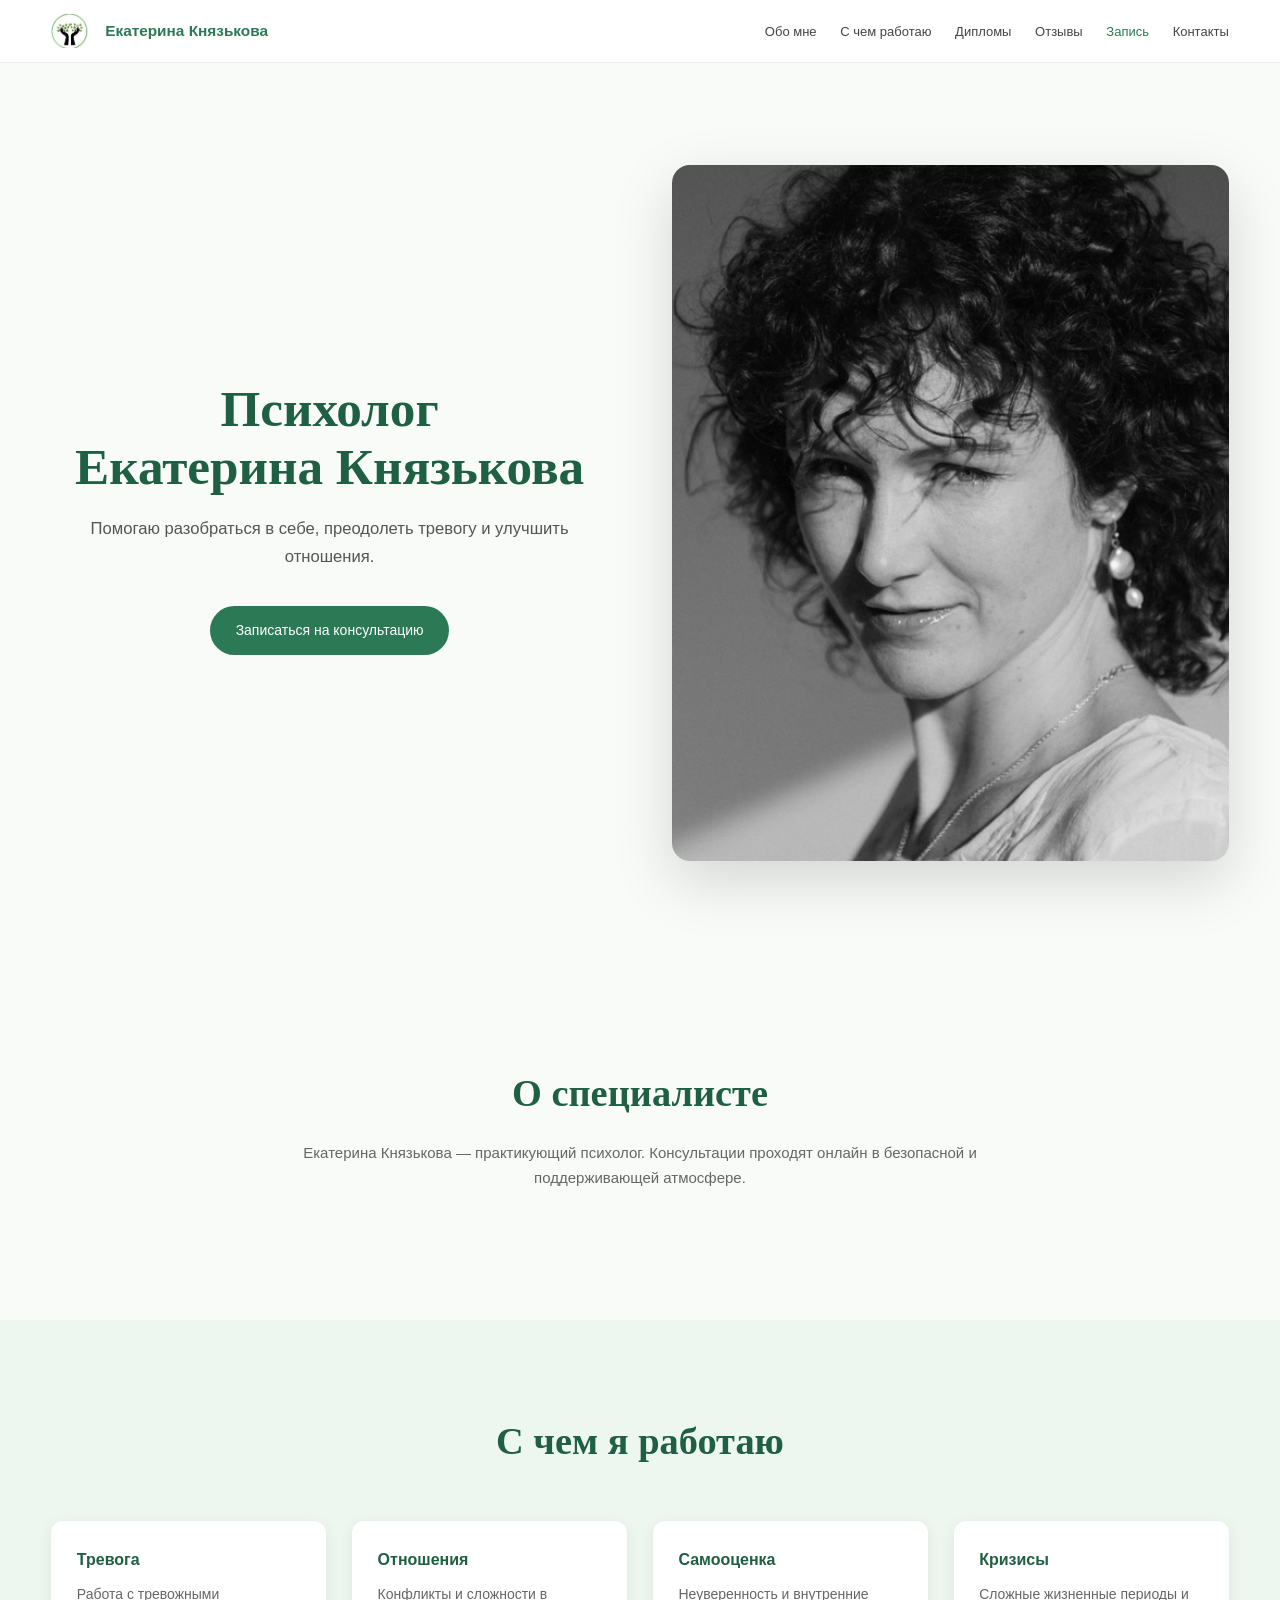
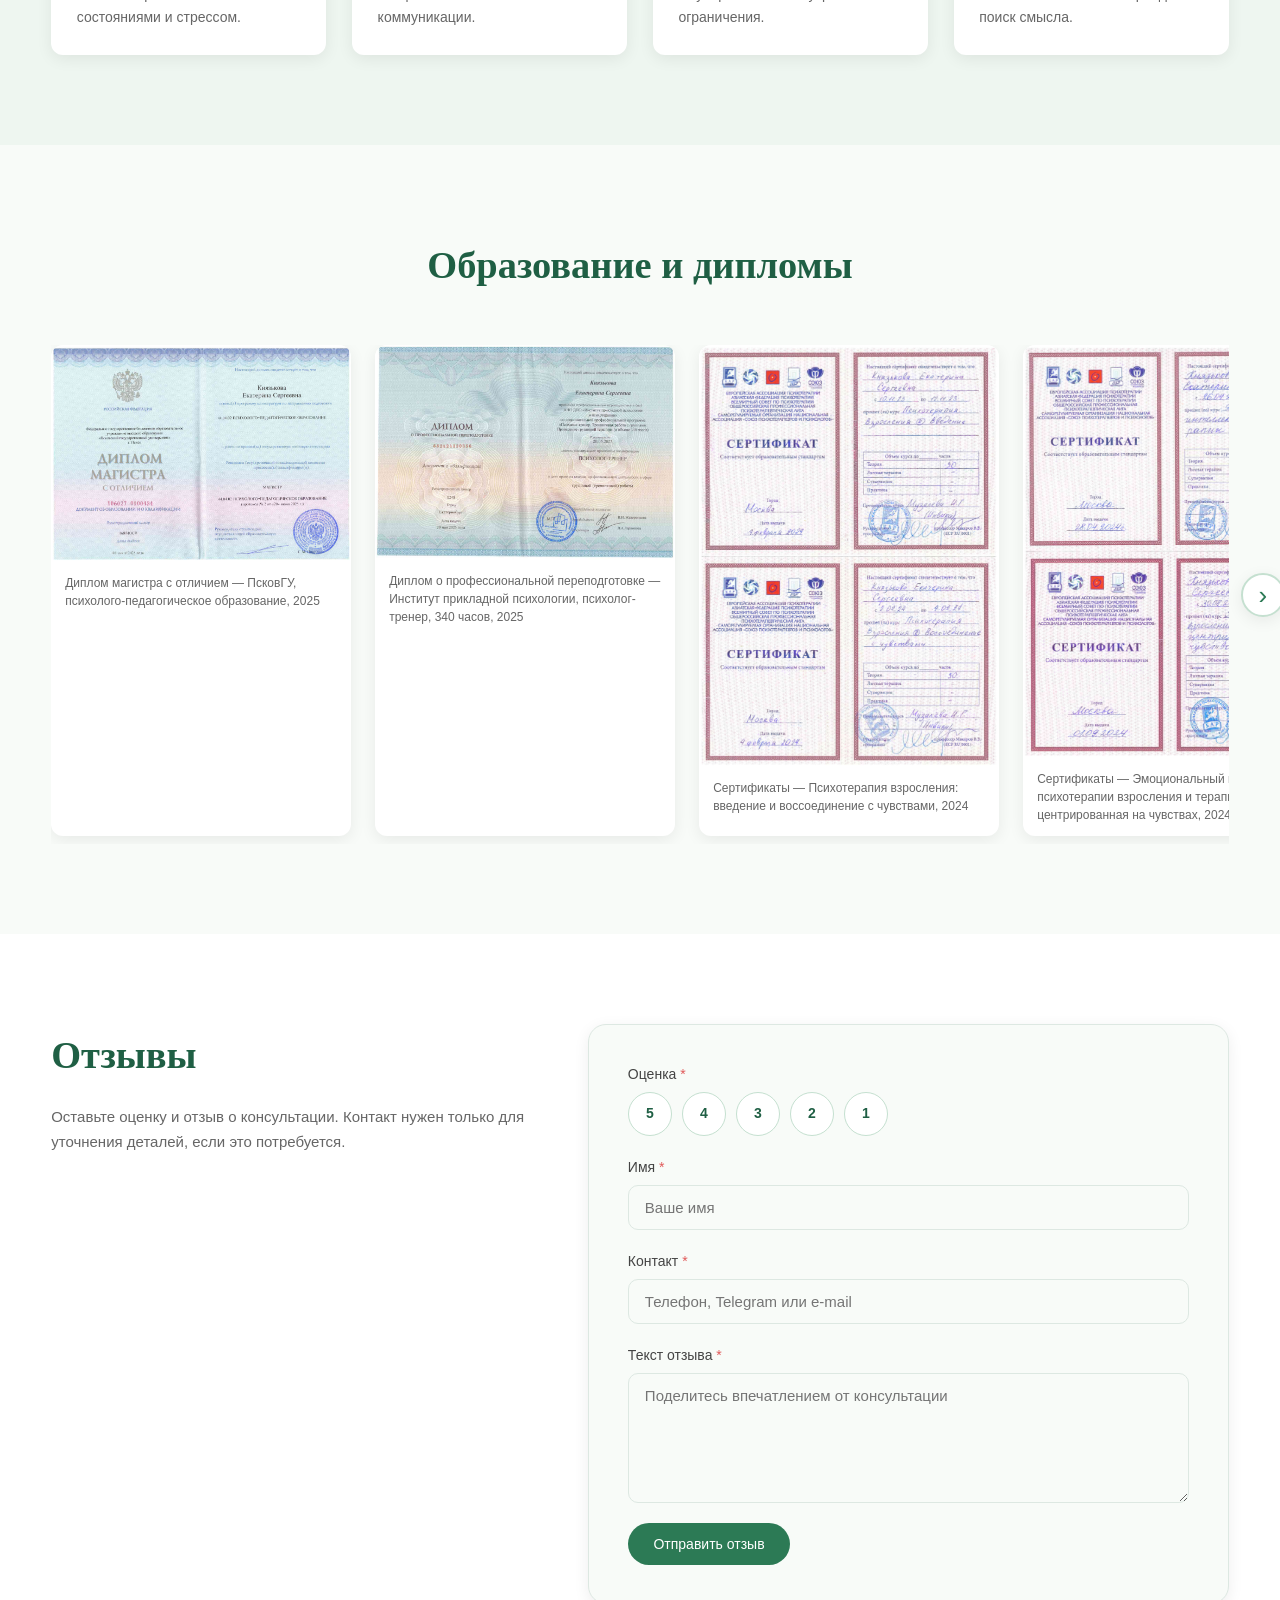
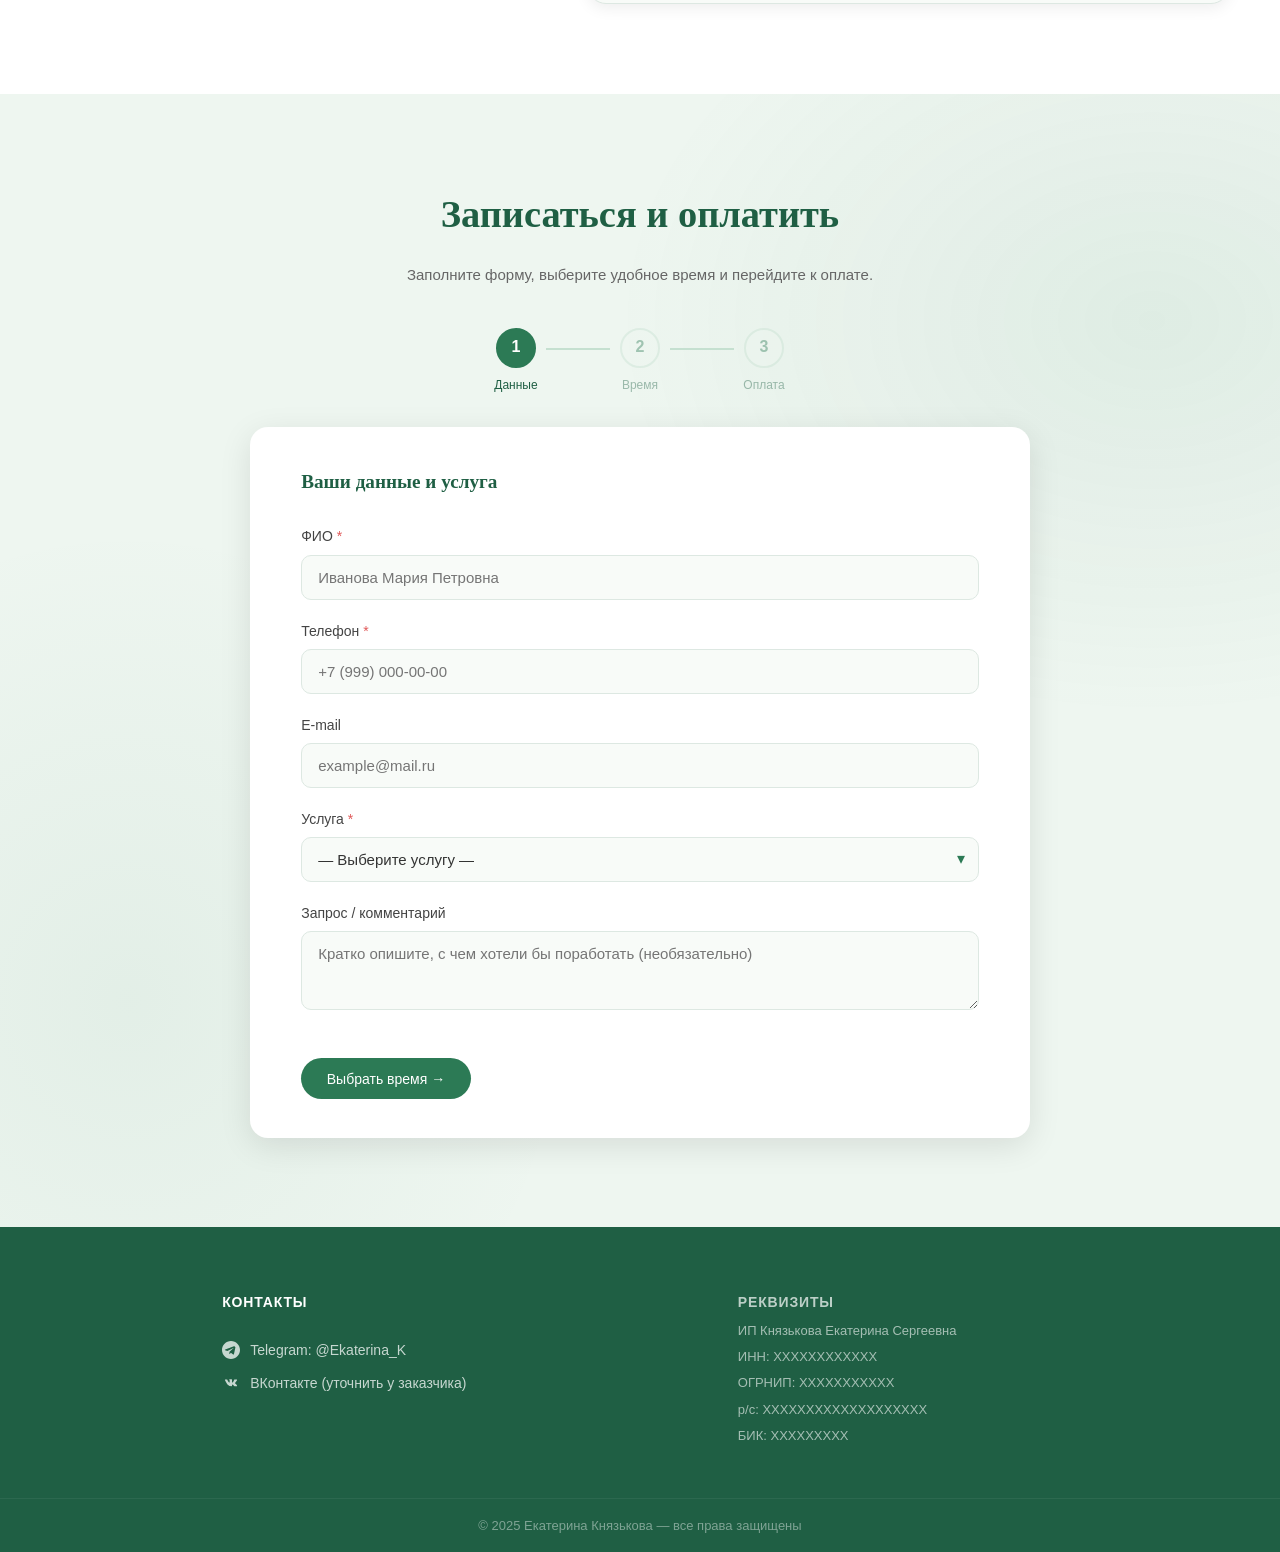
==== frontend/index.html @ dcaf7ab5 "Add files via upload" ====
<!DOCTYPE html>
<html lang="ru">
<head>
  <meta charset="UTF-8">
  <meta name="viewport" content="width=device-width, initial-scale=1.0">
  <meta http-equiv="Content-Security-Policy" content="default-src 'self'; script-src 'self' 'unsafe-inline'; style-src 'self' 'unsafe-inline' https://fonts.googleapis.com; font-src 'self' https://fonts.gstatic.com data:; img-src 'self' data: https:; connect-src 'self' https://api.yookassa.ru; frame-src 'self' https://yookassa.ru; base-uri 'self'; form-action 'self'; frame-ancestors 'self'; object-src 'none'">
  <meta name="referrer" content="strict-origin-when-cross-origin">
  <meta http-equiv="Referrer-Policy" content="strict-origin-when-cross-origin">
  <meta http-equiv="X-XSS-Protection" content="0">
  <meta http-equiv="X-Content-Type-Options" content="nosniff">
  <meta http-equiv="X-Frame-Options" content="SAMEORIGIN">
  <title>Екатерина Князькова — психолог</title>
  <meta name="description" content="Екатерина Князькова — практикующий психолог. Помогаю разобраться в себе, преодолеть тревогу, улучшить отношения и повысить самооценку. Консультации онлайн и очно.">
  <meta name="keywords" content="психолог, консультация психолога, психолог онлайн, психологическая помощь, Екатерина Князькова, психотерапия, работа с тревогой">
  <meta property="og:type" content="website">
  <meta property="og:title" content="Екатерина Князькова — психолог">
  <meta property="og:description" content="Индивидуальные и групповые консультации психолога. Помощь при тревоге, проблемах в отношениях и кризисах.">
  <meta property="og:image" content="images/psychologist.jpg">
  <meta property="og:locale" content="ru_RU">
  <link rel="stylesheet" href="css/styles.css">
  <link rel="preconnect" href="https://fonts.googleapis.com">
  <link href="https://fonts.googleapis.com/css2?family=Sora:wght@300;400;500;600;700&display=swap" rel="stylesheet">
</head>
<body>

<header class="header">
  <div class="container header-inner">
    <div class="logo">
      <img src="images/logo.png" alt="Логотип">
      <span>Екатерина Князькова</span>
    </div>
    <nav id="main-nav">
      <a href="#about">Обо мне</a>
      <a href="#help">С чем работаю</a>
      <a href="#education">Дипломы</a>
      <a href="#reviews">Отзывы</a>
      <a href="#payment">Запись</a>
      <a href="#contacts">Контакты</a>
    </nav>
    <button class="burger" id="burger-btn" aria-label="Меню" aria-expanded="false">
      <span></span><span></span><span></span>
    </button>
  </div>
</header>

<div class="nav-overlay" id="nav-overlay"></div>

<section class="hero">
  <div class="container hero-grid">
    <div class="hero-text">
      <h1>Психолог<br>Екатерина Князькова</h1>
      <p class="subtitle">Помогаю разобраться в себе, преодолеть тревогу и улучшить отношения.</p>
      <a class="primary-btn" href="#payment">Записаться на консультацию</a>
    </div>
    <div class="hero-image">
      <img src="images/psychologist.jpg" alt="Екатерина Князькова">
    </div>
  </div>
</section>

<section id="about" class="section">
  <div class="container narrow">
    <h2>О специалисте</h2>
    <p>Екатерина Князькова — практикующий психолог. Консультации проходят онлайн в безопасной и поддерживающей атмосфере.</p>
  </div>
</section>

<section id="help" class="section section-soft">
  <div class="container">
    <h2>С чем я работаю</h2>
    <div class="cards">
      <div class="card">
        <h3>Тревога</h3>
        <p>Работа с тревожными состояниями и стрессом.</p>
      </div>
      <div class="card">
        <h3>Отношения</h3>
        <p>Конфликты и сложности в коммуникации.</p>
      </div>
      <div class="card">
        <h3>Самооценка</h3>
        <p>Неуверенность и внутренние ограничения.</p>
      </div>
      <div class="card">
        <h3>Кризисы</h3>
        <p>Сложные жизненные периоды и поиск смысла.</p>
      </div>
    </div>
  </div>
</section>

<section id="education" class="section">
  <div class="container">
    <h2>Образование и дипломы</h2>
    <div class="diplomas-scroll-wrap">
      <div class="diplomas-scroll" id="diplomas-scroll"></div>
      <button class="diploma-nav diploma-prev" id="diploma-prev" aria-label="Назад">&#8249;</button>
      <button class="diploma-nav diploma-next" id="diploma-next" aria-label="Вперёд">&#8250;</button>
    </div>
  </div>
</section>

<div class="diploma-lightbox hidden" id="diploma-lightbox">
  <button class="lb-close" id="lb-close" aria-label="Закрыть">&#10005;</button>
  <button class="lb-nav lb-prev" id="lb-prev" aria-label="Предыдущий">&#8249;</button>
  <button class="lb-nav lb-next" id="lb-next" aria-label="Следующий">&#8250;</button>
  <div class="lb-canvas-wrap" id="lb-canvas-wrap"></div>
  <p class="lb-title" id="lb-title"></p>
</div>

<section id="reviews" class="section feedback-section">
  <div class="container feedback-layout">
    <div class="feedback-copy">
      <h2>Отзывы</h2>
      <p>Оставьте оценку и отзыв о консультации. Контакт нужен только для уточнения деталей, если это потребуется.</p>
    </div>
    <form class="feedback-form" id="review-form" novalidate>
      <div class="field-group">
        <label>Оценка <span class="req">*</span></label>
        <div class="rating-options" role="radiogroup" aria-label="Оценка консультации">
          <label><input type="radio" name="rating" value="5"><span>5</span></label>
          <label><input type="radio" name="rating" value="4"><span>4</span></label>
          <label><input type="radio" name="rating" value="3"><span>3</span></label>
          <label><input type="radio" name="rating" value="2"><span>2</span></label>
          <label><input type="radio" name="rating" value="1"><span>1</span></label>
        </div>
        <span class="field-error" id="review-rating-error">Выберите оценку</span>
      </div>
      <div class="field-group">
        <label for="review-name">Имя <span class="req">*</span></label>
        <input type="text" id="review-name" name="name" placeholder="Ваше имя" autocomplete="name">
        <span class="field-error" id="review-name-error">Введите имя</span>
      </div>
      <div class="field-group">
        <label for="review-contact">Контакт <span class="req">*</span></label>
        <input type="text" id="review-contact" name="contact" placeholder="Телефон, Telegram или e-mail" autocomplete="email">
        <span class="field-error" id="review-contact-error">Укажите, как с вами связаться</span>
      </div>
      <div class="field-group">
        <label for="review-text">Текст отзыва <span class="req">*</span></label>
        <textarea id="review-text" name="message" rows="6" placeholder="Поделитесь впечатлением от консультации"></textarea>
        <span class="field-error" id="review-text-error">Введите текст отзыва</span>
      </div>
      <div class="feedback-actions">
        <button type="submit" class="primary-btn" id="review-submit">Отправить отзыв</button>
        <p class="feedback-status" id="review-status" role="status" aria-live="polite"></p>
      </div>
    </form>
  </div>
</section>

<section id="payment" class="section payment-section">
  <div class="container narrow">
    <h2>Записаться и оплатить</h2>
    <p>Заполните форму, выберите удобное время и перейдите к оплате.</p>

    <div class="booking-steps">
      <div class="step active" id="step-indicator-1">
        <span class="step-num">1</span>
        <span class="step-label">Данные</span>
      </div>
      <div class="step-line"></div>
      <div class="step" id="step-indicator-2">
        <span class="step-num">2</span>
        <span class="step-label">Время</span>
      </div>
      <div class="step-line"></div>
      <div class="step" id="step-indicator-3">
        <span class="step-num">3</span>
        <span class="step-label">Оплата</span>
      </div>
    </div>

    <div class="booking-card">

      <div class="booking-step" id="step-1">
        <h3 class="step-title">Ваши данные и услуга</h3>
        <div class="field-group">
          <label for="fio">ФИО <span class="req">*</span></label>
          <input type="text" id="fio" placeholder="Иванова Мария Петровна" autocomplete="name">
          <span class="field-error" id="fio-error">Введите ФИО (минимум имя и фамилия)</span>
        </div>
        <div class="field-group">
          <label for="phone">Телефон <span class="req">*</span></label>
          <input type="tel" id="phone" placeholder="+7 (999) 000-00-00" autocomplete="tel">
          <span class="field-error" id="phone-error">Введите корректный телефон</span>
        </div>
        <div class="field-group">
          <label for="email">E-mail</label>
          <input type="email" id="email" placeholder="example@mail.ru" autocomplete="email">
          <span class="field-error" id="email-error">Некорректный e-mail</span>
        </div>
        <div class="field-group">
          <label for="service">Услуга <span class="req">*</span></label>
          <div class="select-wrap">
            <select id="service">
              <option value="">— Выберите услугу —</option>
              <option value="consult" data-price="3500">Индивидуальная консультация — 3 500 ₽</option>
              <option value="consult-2" data-price="6500">Пакет 2 консультации — 6 500 ₽</option>
              <option value="consult-5" data-price="15000">Пакет 5 консультаций — 15 000 ₽</option>
              <option value="group" data-price="2500">Групповая сессия — 2 500 ₽</option>
            </select>
          </div>
          <span class="field-error" id="service-error">Выберите услугу</span>
        </div>
        <div class="field-group">
          <label for="request">Запрос / комментарий</label>
          <textarea id="request" rows="3" placeholder="Кратко опишите, с чем хотели бы поработать (необязательно)"></textarea>
        </div>
        <div class="step-actions">
          <button class="primary-btn" id="btn-step1">Выбрать время →</button>
        </div>
      </div>

      <div class="booking-step hidden" id="step-2">
        <h3 class="step-title">Выберите дату и время</h3>
        <div class="calendar-nav">
          <button class="cal-nav-btn" id="cal-prev">&#8249;</button>
          <span class="cal-month" id="cal-month-label"></span>
          <button class="cal-nav-btn" id="cal-next">&#8250;</button>
        </div>
        <div class="calendar-grid" id="calendar-grid"></div>
        <div class="time-slots-wrap" id="time-slots-wrap">
          <p class="slots-hint">Выберите дату выше, чтобы увидеть доступное время</p>
          <div class="time-slots" id="time-slots"></div>
        </div>
        <div class="selected-slot-info hidden" id="selected-slot-info">
          <span class="slot-icon"></span>
          <span id="selected-slot-text"></span>
        </div>
        <div class="step-actions">
          <button class="secondary-btn" id="btn-back1">← Назад</button>
          <button class="primary-btn" id="btn-step2" disabled>К оплате →</button>
        </div>
      </div>

      <div class="booking-step hidden" id="step-3">
        <h3 class="step-title">Подтверждение и оплата</h3>
        <div class="summary-block">
          <div class="summary-row"><span>Клиент:</span><strong id="sum-fio">—</strong></div>
          <div class="summary-row"><span>Телефон:</span><strong id="sum-phone">—</strong></div>
          <div class="summary-row"><span>Услуга:</span><strong id="sum-service">—</strong></div>
          <div class="summary-row"><span>Дата и время:</span><strong id="sum-slot">—</strong></div>
          <div class="summary-row total-row"><span>К оплате:</span><strong id="sum-price">—</strong></div>
        </div>
        <div class="payment-info">
          <div class="payment-row"><span>Получатель:</span><strong>ИП Князькова Екатерина Сергеевна</strong></div>
          <!-- TODO: Замените на реальные реквизиты перед публикацией сайта -->
          <div class="payment-row"><span>ИНН:</span><strong><!-- УКАЖИТЕ РЕАЛЬНЫЙ ИНН -->XXXXXXXXXXXX</strong></div>
          <div class="payment-row"><span>Расчётный счёт:</span><strong><!-- УКАЖИТЕ РЕАЛЬНЫЙ Р/С -->XXXXXXXXXXXXXXXXXXX</strong></div>
          <div class="payment-row"><span>Платёжный сервис:</span><strong>ЮКасса (YooKassa)</strong></div>
          <div class="payment-row"><span>ID магазина:</span><strong><!-- УКАЖИТЕ ID МАГАЗИНА ЮKASSA -->XXXXXXXX</strong></div>
        </div>
        <div class="payment-sber">
          <button class="yoo-btn" id="yoo-pay-btn">
            <svg width="22" height="22" viewBox="0 0 24 24" fill="none" xmlns="http://www.w3.org/2000/svg">
              <circle cx="12" cy="12" r="12" fill="white" fill-opacity="0.2"/>
              <path d="M12 5.5C8.41 5.5 5.5 8.41 5.5 12S8.41 18.5 12 18.5 18.5 15.59 18.5 12 15.59 5.5 12 5.5zm0 11a4.5 4.5 0 110-9 4.5 4.5 0 010 9z" fill="white"/>
              <circle cx="12" cy="12" r="2.5" fill="white"/>
            </svg>
            Оплатить через ЮКассу
          </button>
          <p class="payment-note">После нажатия вы будете перенаправлены на защищённую страницу оплаты ЮКассы.</p>
        </div>
        <div class="step-actions">
          <button class="secondary-btn" id="btn-back2">← Назад</button>
        </div>
      </div>

    </div>
  </div>
</section>

<div class="modal-overlay hidden" id="success-modal">
  <div class="modal">
    <div class="modal-icon"></div>
    <h3>Запись оформлена!</h3>
    <p id="success-text">Ждём вас на консультации. Подтверждение придёт в Telegram.</p>
    <button class="primary-btn" id="modal-close">Отлично!</button>
  </div>
</div>

<footer id="contacts">
  <div class="container footer-inner">
    <div class="footer-contacts">
      <p class="footer-section-title">Контакты</p>
      <a href="https://t.me/Ekaterina_K" target="_blank" class="footer-link footer-link-tg">
        <svg width="18" height="18" viewBox="0 0 24 24" fill="currentColor"><path d="M12 0C5.373 0 0 5.373 0 12s5.373 12 12 12 12-5.373 12-12S18.627 0 12 0zm5.894 8.221-1.97 9.28c-.145.658-.537.818-1.084.508l-3-2.21-1.447 1.394c-.16.16-.295.295-.605.295l.213-3.053 5.56-5.023c.242-.213-.054-.333-.373-.12L7.16 13.37l-2.956-.924c-.643-.204-.657-.643.136-.953l11.57-4.461c.537-.194 1.006.131.984.189z"/></svg>
        Telegram: @Ekaterina_K
      </a>
      <a href="https://vk.com/" target="_blank" class="footer-link footer-link-vk">
        <svg width="18" height="18" viewBox="0 0 24 24" fill="currentColor"><path d="M12.785 16.241s.288-.032.436-.194c.136-.148.132-.427.132-.427s-.02-1.304.585-1.496c.596-.19 1.365 1.26 2.179 1.818.614.418 1.08.326 1.08.326l2.17-.03s1.134-.07.596-1.043c-.044-.073-.314-.66-1.616-1.865-1.364-1.261-1.18-1.057.46-3.238.998-1.329 1.397-2.142 1.272-2.49-.12-.332-.854-.244-.854-.244l-2.44.015s-.181-.025-.315.056c-.132.08-.217.267-.217.267s-.387 1.04-.903 1.925c-1.088 1.87-1.524 1.97-1.703 1.853-.414-.268-.31-1.075-.31-1.648 0-1.793.27-2.54-.527-2.733-.265-.064-.46-.107-1.138-.114-.871-.009-1.608.003-2.025.208-.278.135-.492.437-.361.454.161.022.526.1.72.367.25.344.241 1.116.241 1.116s.144 2.112-.336 2.372c-.33.178-.782-.185-1.753-1.848-.497-.86-.873-1.812-.873-1.812s-.072-.18-.202-.277c-.156-.115-.373-.152-.373-.152l-2.318.015s-.348.01-.475.162c-.113.136-.009.417-.009.417s1.814 4.256 3.871 6.4c1.885 1.967 4.023 1.838 4.023 1.838h.97z"/></svg>
        ВКонтакте (уточнить у заказчика)
      </a>
    </div>
    <div class="footer-requisites">
      <p class="footer-section-title">Реквизиты</p>
      <p>ИП Князькова Екатерина Сергеевна</p>
      <!-- TODO: Замените на реальные реквизиты перед публикацией сайта -->
      <p>ИНН: <!-- УКАЖИТЕ РЕАЛЬНЫЙ ИНН -->XXXXXXXXXXXX</p>
      <p>ОГРНИП: <!-- УКАЖИТЕ РЕАЛЬНЫЙ ОГРНИП -->XXXXXXXXXXX</p>
      <p>р/с: <!-- УКАЖИТЕ РЕАЛЬНЫЙ Р/С -->XXXXXXXXXXXXXXXXXXX</p>
      <p>БИК: <!-- УКАЖИТЕ РЕАЛЬНЫЙ БИК -->XXXXXXXXX</p>
    </div>
  </div>
  <div class="footer-bottom">
    <div class="container">© 2025 Екатерина Князькова — все права защищены</div>
  </div>
</footer>

<script src="js/main.js?v=group-capacity-2"></script>
<script>
// Показываем модальное окно если ?payment_success=true
(function checkPaymentSuccess() {
  const params = new URLSearchParams(window.location.search);
  if (params.get('payment_success') === 'true') {
    // Удаляем параметры из URL
    window.history.replaceState({}, '', window.location.pathname);
    // Показываем модальное окно
    setTimeout(() => {
      const modal = document.getElementById('success-modal');
      if (modal) modal.classList.remove('hidden');
    }, 500);
  }
})();
</script>
</body>
</html>
---- frontend/css/styles.css ----
*, *::before, *::after { box-sizing: border-box; }

:root {
  --green-dark:   #1f5f44;
  --green-mid:    #2c7a55;
  --green-light:  #eef6f0;
  --green-border: #c5e0d0;
  --green-hover:  #d6eddf;
  --text:         #333;
  --text-muted:   #666;
  --bg:           #f8fbf8;
  --white:        #ffffff;
  --shadow-sm:    0 4px 16px rgba(0,0,0,0.07);
  --shadow-md:    0 8px 32px rgba(0,0,0,0.10);
  --shadow-lg:    0 20px 60px rgba(0,0,0,0.15);
  --radius-sm:    8px;
  --radius-md:    12px;
  --radius-lg:    18px;
  --radius-pill:  30px;
}

html { font-size: 16px; }

body {
  font-family: 'Sora', sans-serif;
  background: var(--bg);
  margin: 0;
  color: var(--text);
  line-height: 1.65;
  -webkit-font-smoothing: antialiased;
}

.container {
  width: min(92%, 1280px);
  margin: auto;
}

.narrow {
  width: min(92%, 780px);
  margin: auto;
}

.header {
  background: var(--white);
  border-bottom: 1px solid #eee;
  position: sticky;
  top: 0;
  z-index: 100;
}

.header-inner {
  display: flex;
  justify-content: space-between;
  align-items: center;
  padding: 12px 0;
}

.logo {
  display: flex;
  align-items: center;
  gap: 16px;
  color: var(--green-mid);
  font-weight: 600;
  font-size: clamp(15px, 1.2vw, 19px);
  text-decoration: none;
}

.logo img {
  width: clamp(28px, 3vw, 38px);
  height: clamp(28px, 3vw, 38px);
  object-fit: contain;
  mix-blend-mode: multiply;
}

nav a {
  margin-left: clamp(14px, 1.5vw, 28px);
  text-decoration: none;
  color: #444;
  font-size: clamp(13px, 1vw, 16px);
  transition: color 0.2s;
}

nav a:hover,
nav a.active { color: var(--green-mid); font-weight: 500; }

.hero { padding: clamp(60px, 8vw, 120px) 0; }

.hero-grid {
  display: grid;
  grid-template-columns: 1fr 1fr;
  gap: clamp(40px, 5vw, 80px);
  align-items: center;
  text-align: center;
}

.hero-text h1 {
  font-family: 'Sora', serif;
  font-size: clamp(36px, 4vw, 62px);
  color: var(--green-dark);
  margin: 0 0 20px;
  line-height: 1.12;
}

.subtitle {
  margin: 0 0 36px;
  font-size: clamp(16px, 1.3vw, 20px);
  color: #555;
}

.hero-image img {
  width: 100%;
  border-radius: var(--radius-lg);
  box-shadow: var(--shadow-lg);
  object-fit: cover;
  aspect-ratio: 4/5;
}

.primary-btn {
  display: inline-block;
  padding: clamp(12px, 1vw, 16px) clamp(24px, 2vw, 36px);
  background: var(--green-mid);
  color: var(--white);
  border-radius: var(--radius-pill);
  text-decoration: none;
  font-weight: 500;
  font-size: clamp(14px, 1vw, 16px);
  border: none;
  cursor: pointer;
  transition: background 0.2s, transform 0.15s;
}

.primary-btn:hover { background: var(--green-dark); transform: translateY(-1px); }
.primary-btn:disabled { background: #b0ccbc; cursor: not-allowed; transform: none; }

.secondary-btn {
  padding: clamp(11px, 1vw, 14px) clamp(20px, 1.5vw, 28px);
  background: var(--green-light);
  color: var(--green-mid);
  border: none;
  border-radius: var(--radius-pill);
  font-size: clamp(14px, 1vw, 16px);
  font-weight: 500;
  cursor: pointer;
  transition: background 0.2s;
}

.secondary-btn:hover { background: var(--green-hover); }

.section {
  padding: clamp(60px, 7vw, 110px) 0;
  text-align: center;
}

.section-soft { background: var(--green-light); }

.section h2 {
  font-family: 'Sora', serif;
  color: var(--green-dark);
  font-size: clamp(26px, 3vw, 44px);
  margin: 0 0 16px;
}

.section > .container > p,
.section > .narrow > p {
  font-size: clamp(15px, 1.1vw, 18px);
  color: var(--text-muted);
  margin: 0 0 40px;
}

.cards {
  display: grid;
  grid-template-columns: repeat(auto-fit, minmax(220px, 1fr));
  gap: clamp(16px, 2vw, 28px);
  margin-top: 48px;
  text-align: left;
}

.card {
  background: var(--white);
  padding: clamp(20px, 2vw, 32px);
  border-radius: var(--radius-md);
  box-shadow: var(--shadow-sm);
  transition: transform 0.2s, box-shadow 0.2s;
}

.card:hover { transform: translateY(-4px); box-shadow: var(--shadow-md); }


.card h3 {
  color: var(--green-dark);
  margin: 0 0 10px;
  font-size: clamp(16px, 1.2vw, 19px);
}

.card p { color: var(--text-muted); font-size: clamp(14px, 1vw, 16px); margin: 0; }

.diplomas-scroll-wrap {
  position: relative;
  margin-top: 48px;
}

.diplomas-scroll {
  display: flex;
  gap: clamp(16px, 2vw, 24px);
  overflow-x: auto;
  scroll-snap-type: x mandatory;
  -webkit-overflow-scrolling: touch;
  scrollbar-width: none;
  padding-bottom: 8px;
}

.diplomas-scroll::-webkit-scrollbar { display: none; }

.diploma-nav {
  position: absolute;
  top: 50%;
  transform: translateY(-50%);
  width: 44px;
  height: 44px;
  border-radius: 50%;
  background: var(--white);
  border: 2px solid var(--green-border);
  color: var(--green-mid);
  font-size: 26px;
  line-height: 1;
  cursor: pointer;
  display: flex;
  align-items: center;
  justify-content: center;
  box-shadow: var(--shadow-sm);
  transition: background 0.2s, border-color 0.2s;
  z-index: 2;
}

.diploma-nav:hover { background: var(--green-light); border-color: var(--green-mid); }
.diploma-prev { left: -56px; transition: opacity 0.3s; }
.diploma-next { right: -56px; transition: opacity 0.3s; }

.diploma-item {
  flex: 0 0 clamp(220px, 26vw, 300px);
  scroll-snap-align: start;
  background: var(--white);
  border-radius: var(--radius-md);
  overflow: hidden;
  box-shadow: var(--shadow-sm);
  cursor: pointer;
  transition: transform 0.2s, box-shadow 0.2s;
  display: flex;
  flex-direction: column;
  text-align: left;
}

.diploma-item:hover { transform: translateY(-4px); box-shadow: var(--shadow-md); }

.diploma-canvas-wrap {
  width: 100%;
  background: #f0f0f0;
  display: flex;
  align-items: center;
  justify-content: center;
  min-height: 180px;
  overflow: hidden;
}

.diploma-canvas {
  width: 100%;
  height: auto;
  display: block;
}

.diploma-caption {
  padding: 12px 14px;
  font-size: 12px;
  color: var(--text-muted);
  line-height: 1.5;
  margin: 0;
}

.diploma-lightbox {
  position: fixed;
  inset: 0;
  z-index: 650;
  background: rgba(0,0,0,0.88);
  display: flex;
  align-items: center;
  justify-content: center;
  flex-direction: column;
  padding: 24px;
  animation: fadeIn 0.2s ease;
}

.diploma-lightbox.hidden { display: none; }

.lb-canvas-wrap {
  max-width: min(92vw, 1100px);
  max-height: calc(100vh - 120px);
  display: flex;
  align-items: center;
  justify-content: center;
  overflow: hidden;
}

.lb-title {
  position: absolute;
  left: 50%;
  bottom: 24px;
  transform: translateX(-50%);
  width: min(92vw, 900px);
  margin: 0;
  color: rgba(255,255,255,0.92);
  text-align: center;
  font-size: 14px;
  line-height: 1.5;
}

.lb-close,
.lb-nav {
  position: absolute;
  border: none;
  border-radius: 999px;
  background: rgba(255,255,255,0.12);
  color: var(--white);
  cursor: pointer;
  display: flex;
  align-items: center;
  justify-content: center;
  transition: background 0.2s, transform 0.2s;
}

.lb-close:hover,
.lb-nav:hover {
  background: rgba(255,255,255,0.2);
  transform: translateY(-1px);
}

.lb-close {
  top: 18px;
  right: 18px;
  width: 42px;
  height: 42px;
  font-size: 22px;
}

.lb-nav {
  top: 50%;
  width: 48px;
  height: 48px;
  font-size: 30px;
  transform: translateY(-50%);
}

.lb-prev { left: 18px; }
.lb-next { right: 18px; }

.payment-section {
  background: var(--green-light);
  position: relative;
  overflow: hidden;
}

.payment-section::before {
  content: '';
  position: absolute;
  inset: 0;
  background:
    radial-gradient(ellipse 60% 50% at 90% 20%, rgba(44,122,85,0.08) 0%, transparent 70%),
    radial-gradient(ellipse 50% 60% at 10% 80%, rgba(44,122,85,0.06) 0%, transparent 70%);
  pointer-events: none;
}

.payment-section .narrow {
  position: relative;
  z-index: 1;
}

.booking-steps {
  display: flex;
  align-items: flex-start;
  justify-content: center;
  margin: 36px auto 32px;
  max-width: 340px;
}

.step {
  display: flex;
  flex-direction: column;
  align-items: center;
  gap: 8px;
  opacity: 0.4;
  transition: opacity 0.3s;
  min-width: 60px;
}

.step.active { opacity: 1; }
.step.done   { opacity: 0.75; }

.step-num {
  width: 40px;
  height: 40px;
  border-radius: 50%;
  background: var(--green-light);
  color: var(--green-mid);
  font-weight: 700;
  font-size: 16px;
  display: flex;
  align-items: center;
  justify-content: center;
  border: 2px solid var(--green-border);
  transition: background 0.3s, border-color 0.3s, color 0.3s;
  flex-shrink: 0;
}

.step.active .step-num { background: var(--green-mid); color: var(--white); border-color: var(--green-mid); }
.step.done .step-num   { background: var(--green-hover); border-color: var(--green-mid); }

.step-label {
  font-size: 12px;
  color: var(--green-dark);
  font-weight: 500;
  white-space: nowrap;
}

.step-line {
  flex: 1;
  height: 2px;
  background: var(--green-border);
  margin: 20px 0 0;
  min-width: 32px;
  max-width: 64px;
}

.booking-card {
  background: var(--white);
  border-radius: var(--radius-lg);
  padding: clamp(24px, 3vw, 48px) clamp(24px, 4vw, 52px);
  box-shadow: var(--shadow-md);
  text-align: left;
}

.booking-step { display: flex; flex-direction: column; }
.booking-step.hidden { display: none; }

.step-title {
  font-family: 'Sora', serif;
  color: var(--green-dark);
  font-size: clamp(18px, 1.5vw, 22px);
  margin: 0 0 28px;
}

.field-group { display: flex; flex-direction: column; gap: 6px; margin-bottom: 20px; }

.field-group label { font-size: 14px; font-weight: 500; color: #444; }
.req { color: #e05a5a; }

.field-group input,
.field-group textarea {
  padding: 13px 16px;
  border: 1.5px solid #dde8e2;
  border-radius: 10px;
  font-size: 15px;
  font-family: 'Sora', sans-serif;
  color: var(--text);
  background: var(--bg);
  transition: border-color 0.2s, box-shadow 0.2s;
  outline: none;
  resize: vertical;
}

.field-group input:focus,
.field-group textarea:focus {
  border-color: var(--green-mid);
  box-shadow: 0 0 0 3px rgba(44,122,85,0.12);
  background: var(--white);
}

.field-group input.error,
.field-group textarea.error { border-color: #e05a5a; }

.field-error { font-size: 12px; color: #e05a5a; display: none; }
.field-error.visible { display: block; }

.feedback-section {
  background: var(--white);
}

.feedback-layout {
  display: grid;
  grid-template-columns: minmax(260px, 0.85fr) minmax(420px, 1.15fr);
  gap: clamp(32px, 5vw, 72px);
  align-items: start;
  text-align: left;
}

.feedback-copy {
  position: sticky;
  top: 96px;
}

.feedback-copy h2 {
  margin-bottom: 18px;
}

.feedback-copy p {
  color: var(--text-muted);
  font-size: clamp(15px, 1.1vw, 18px);
  margin: 0;
}

.feedback-form {
  background: var(--bg);
  border: 1.5px solid #dde8e2;
  border-radius: var(--radius-lg);
  padding: clamp(24px, 3vw, 42px);
  box-shadow: var(--shadow-sm);
}

.feedback-actions {
  display: flex;
  align-items: center;
  gap: 16px;
  flex-wrap: wrap;
  margin-top: 8px;
}

.feedback-status {
  min-height: 22px;
  margin: 0;
  color: var(--text-muted);
  font-size: 14px;
}

.feedback-status.success { color: var(--green-mid); }
.feedback-status.error { color: #b33; }

.rating-options {
  display: flex;
  gap: 10px;
  flex-wrap: wrap;
}

.rating-options label {
  display: inline-flex;
  cursor: pointer;
}

.rating-options input {
  position: absolute;
  opacity: 0;
  pointer-events: none;
}

.rating-options span {
  width: 44px;
  height: 44px;
  border: 1.5px solid var(--green-border);
  border-radius: 50%;
  background: var(--white);
  color: var(--green-dark);
  display: flex;
  align-items: center;
  justify-content: center;
  font-weight: 700;
  transition: background 0.2s, border-color 0.2s, color 0.2s, transform 0.15s;
}

.rating-options input:focus-visible + span,
.rating-options label:hover span {
  border-color: var(--green-mid);
  transform: translateY(-1px);
}

.rating-options input:checked + span {
  background: var(--green-mid);
  border-color: var(--green-mid);
  color: var(--white);
}

.select-wrap { position: relative; }

.select-wrap::after {
  content: '▾';
  position: absolute;
  right: 14px;
  top: 50%;
  transform: translateY(-50%);
  color: var(--green-mid);
  pointer-events: none;
  font-size: 16px;
}

.select-wrap select {
  width: 100%;
  padding: 13px 44px 13px 16px;
  border: 1.5px solid #dde8e2;
  border-radius: 10px;
  font-size: 15px;
  font-family: 'Sora', sans-serif;
  color: var(--text);
  background: var(--bg);
  appearance: none;
  cursor: pointer;
  outline: none;
  transition: border-color 0.2s, box-shadow 0.2s;
}

.select-wrap select:focus {
  border-color: var(--green-mid);
  box-shadow: 0 0 0 3px rgba(44,122,85,0.12);
  background: var(--white);
}

.select-wrap select.error { border-color: #e05a5a; }

.calendar-nav {
  display: flex;
  align-items: center;
  justify-content: space-between;
  margin-bottom: 20px;
}

.cal-month {
  font-weight: 600;
  font-size: 17px;
  color: var(--green-dark);
  text-transform: capitalize;
}

.cal-nav-btn {
  background: var(--green-light);
  border: none;
  border-radius: var(--radius-sm);
  width: 40px;
  height: 40px;
  font-size: 24px;
  color: var(--green-mid);
  cursor: pointer;
  transition: background 0.2s;
  line-height: 1;
  display: flex;
  align-items: center;
  justify-content: center;
}

.cal-nav-btn:hover { background: var(--green-hover); }

.calendar-grid {
  display: grid;
  grid-template-columns: repeat(7, 1fr);
  gap: 6px;
  margin-bottom: 24px;
}

.cal-day-name {
  text-align: center;
  font-size: 11px;
  font-weight: 600;
  color: #aaa;
  padding: 4px 0 8px;
  text-transform: uppercase;
}

.cal-day {
  aspect-ratio: 1;
  display: flex;
  align-items: center;
  justify-content: center;
  border-radius: var(--radius-sm);
  font-size: 14px;
  cursor: pointer;
  border: 1.5px solid transparent;
  transition: background 0.15s, border-color 0.15s, color 0.15s;
  background: none;
  color: var(--text);
}

.cal-day.empty    { cursor: default; }
.cal-day.past     { color: #ccc; cursor: not-allowed; }
.cal-day.available{ background: var(--green-light); color: var(--green-dark); font-weight: 500; }
.cal-day.available:hover { background: var(--green-hover); border-color: var(--green-mid); }
.cal-day.selected { background: var(--green-mid); color: var(--white); border-color: var(--green-mid); }
.cal-day.today    { border-color: var(--green-mid); }

.time-slots-wrap { margin-bottom: 16px; }

.slots-hint { color: #aaa; font-size: 14px; text-align: center; margin: 8px 0; }

.time-slots { display: flex; flex-wrap: wrap; gap: 10px; margin-top: 12px; }

.time-slot {
  padding: 10px 20px;
  border-radius: var(--radius-pill);
  border: 1.5px solid var(--green-border);
  background: var(--green-light);
  color: var(--green-dark);
  font-size: 14px;
  font-weight: 500;
  cursor: pointer;
  transition: background 0.15s, border-color 0.15s, color 0.15s;
}

.time-slot:hover    { background: var(--green-hover); border-color: var(--green-mid); }
.time-slot.selected { background: var(--green-mid); color: var(--white); border-color: var(--green-mid); }
.time-slot.busy     { background: #f5f5f5; color: #bbb; border-color: #eee; cursor: not-allowed; text-decoration: line-through; }

.selected-slot-info {
  display: flex;
  align-items: center;
  gap: 10px;
  padding: 14px 20px;
  background: var(--green-light);
  border-radius: 10px;
  color: var(--green-dark);
  font-weight: 500;
  font-size: 14px;
  margin-bottom: 8px;
  border: 1.5px solid var(--green-border);
}

.selected-slot-info.hidden { display: none; }
.slot-icon { font-size: 18px; color: var(--green-mid); }

.step-actions { display: flex; gap: 12px; margin-top: 28px; flex-wrap: wrap; }

.summary-block {
  background: var(--bg);
  border-radius: var(--radius-md);
  padding: 20px 24px;
  margin-bottom: 24px;
  border: 1.5px solid #dde8e2;
}

.summary-row {
  display: flex;
  gap: 16px;
  padding: 10px 0;
  font-size: 15px;
  border-bottom: 1px solid var(--green-light);
  flex-wrap: wrap;
}

.summary-row:last-child { border-bottom: none; }
.summary-row span { color: #888; min-width: 140px; }

.total-row { margin-top: 4px; }
.total-row span, .total-row strong { font-size: 18px; color: var(--green-dark) !important; font-weight: 700; }

.payment-info {
  display: flex;
  flex-direction: column;
  gap: 10px;
  margin-bottom: 24px;
  padding: 20px 24px;
  background: var(--bg);
  border-radius: var(--radius-md);
  border: 1.5px solid #dde8e2;
}

.payment-row { display: flex; gap: 16px; font-size: 15px; flex-wrap: wrap; }
.payment-row span { color: #888; min-width: 140px; }

.payment-sber { display: flex; flex-direction: column; align-items: flex-start; gap: 12px; }

.yoo-btn {
  display: flex;
  align-items: center;
  gap: 12px;
  padding: 15px 32px;
  background: #8b5cf6;
  color: var(--white);
  border: none;
  border-radius: var(--radius-pill);
  font-size: 16px;
  font-weight: 600;
  cursor: pointer;
  transition: background 0.2s, transform 0.15s;
}

.yoo-btn:hover { background: #7c3aed; transform: translateY(-1px); }

.payment-note { color: #888; font-size: 13px; margin: 0; line-height: 1.6; }

.modal-overlay {
  position: fixed;
  inset: 0;
  background: rgba(0,0,0,0.45);
  z-index: 500;
  display: flex;
  align-items: center;
  justify-content: center;
  padding: 20px;
  animation: fadeIn 0.25s ease;
}

.modal-overlay.hidden { display: none; }

.modal {
  background: var(--white);
  border-radius: 20px;
  padding: clamp(32px, 4vw, 56px) clamp(28px, 4vw, 48px);
  max-width: 460px;
  width: 100%;
  text-align: center;
  box-shadow: var(--shadow-lg);
  animation: slideUp 0.3s ease;
}

.modal-icon { font-size: 56px; margin-bottom: 16px; }

.modal h3 {
  font-family: 'Sora', serif;
  color: var(--green-dark);
  font-size: 26px;
  margin: 0 0 12px;
}

.modal p { color: var(--text-muted); font-size: 15px; margin: 0 0 28px; }

@keyframes fadeIn { from { opacity: 0; } to { opacity: 1; } }
@keyframes slideUp { from { transform: translateY(30px); opacity: 0; } to { transform: translateY(0); opacity: 1; } }

footer {
  background: var(--green-dark);
  color: rgba(255,255,255,0.85);
}

.footer-inner {
  display: grid;
  grid-template-columns: 1fr 1fr;
  gap: clamp(24px, 4vw, 60px);
  padding: clamp(40px, 5vw, 70px) 0 clamp(32px, 4vw, 52px);
  align-items: start;
  justify-content: center;
  max-width: 980px;
  margin: 0 auto;
}

.footer-section-title {
  color: var(--white);
  font-weight: 600;
  font-size: 14px;
  text-transform: uppercase;
  letter-spacing: 0.06em;
  margin: 0 0 14px;
}

.footer-contacts {
  display: flex;
  flex-direction: column;
  gap: 10px;
  justify-self: center;
  width: min(100%, 320px);
}

.footer-link {
  display: flex;
  align-items: center;
  gap: 10px;
  color: rgba(255,255,255,0.75);
  text-decoration: none;
  font-size: 14px;
  transition: color 0.2s;
}

.footer-link:hover { color: var(--white); }

.footer-requisites {
  display: flex;
  flex-direction: column;
  gap: 5px;
  font-size: 13px;
  opacity: 0.7;
  justify-self: center;
  width: min(100%, 320px);
}

.footer-requisites p { margin: 0; }

.footer-bottom {
  border-top: 1px solid rgba(255,255,255,0.12);
  padding: 16px 0;
  font-size: 13px;
  text-align: center;
  opacity: 0.5;
}

.burger {
  display: none;
  flex-direction: column;
  justify-content: center;
  gap: 5px;
  width: 42px;
  height: 42px;
  padding: 8px;
  background: none;
  border: none;
  cursor: pointer;
  border-radius: var(--radius-sm);
  transition: background 0.2s;
  z-index: 200;
}

.burger:hover { background: var(--green-light); }

.burger span {
  display: block;
  width: 100%;
  height: 2px;
  background: var(--green-mid);
  border-radius: 2px;
  transition: transform 0.3s ease, opacity 0.3s ease;
  transform-origin: center;
}

.burger.open span:nth-child(1) { transform: translateY(7px) rotate(45deg); }
.burger.open span:nth-child(2) { opacity: 0; transform: scaleX(0); }
.burger.open span:nth-child(3) { transform: translateY(-7px) rotate(-45deg); }

.nav-overlay {
  position: fixed;
  inset: 0;
  background: rgba(0,0,0,0.32);
  opacity: 0;
  pointer-events: none;
  transition: opacity 0.25s ease;
  z-index: 150;
}

.nav-overlay.open {
  opacity: 1;
  pointer-events: auto;
}

@media (max-width: 1024px) {
  .footer-inner { grid-template-columns: 1fr 1fr; }
}

@media (max-width: 900px) {
  .hero-text h1 { font-size: clamp(30px, 4vw, 42px); }
}

@media (max-width: 768px) {
  .header-inner { padding: 10px 0; }

  .logo img { width: 38px; height: 38px; }
  .logo span { font-size: 14px; }

  .burger { display: flex; }

  nav#main-nav {
    display: flex;
    flex-direction: column;
    gap: 0;
    position: fixed;
    top: 0; right: 0;
    width: 75%;
    max-width: 300px;
    height: 100vh;
    background: var(--white);
    box-shadow: -6px 0 30px rgba(0,0,0,0.12);
    padding: 88px 32px 40px;
    transform: translateX(100%);
    transition: transform 0.35s cubic-bezier(0.4, 0, 0.2, 1);
    z-index: 160;
    overflow-y: auto;
  }

  nav#main-nav.open { transform: translateX(0); }

  nav#main-nav a {
    margin: 0;
    padding: 14px 0;
    font-size: 17px;
    color: var(--text);
    border-bottom: 1px solid var(--green-light);
    transition: color 0.2s, padding-left 0.2s;
  }

  nav#main-nav a:last-child { border-bottom: none; }
  nav#main-nav a:hover, nav#main-nav a.active { color: var(--green-mid); padding-left: 8px; }



  .hero { padding: 48px 0; }
  .hero-grid { grid-template-columns: 1fr; gap: 28px; }
  .hero-image { order: -1; }
  .hero-image img { max-height: 300px; object-fit: cover; object-position: top; aspect-ratio: unset; }

  .section { padding: 56px 0; }
  .cards { grid-template-columns: 1fr; }
  .diploma-nav {
    width: 40px;
    height: 40px;
  }

  .diploma-prev { left: -8px; }
  .diploma-next { right: -8px; }

  .lb-nav {
    width: 42px;
    height: 42px;
    font-size: 26px;
  }

  .lb-prev { left: 10px; }
  .lb-next { right: 10px; }

  .booking-card { padding: 24px 18px; }

  .feedback-layout {
    grid-template-columns: 1fr;
    text-align: center;
  }

  .feedback-copy {
    position: static;
  }

  .feedback-form {
    text-align: left;
  }

  .feedback-actions {
    flex-direction: column;
    align-items: stretch;
  }

  .feedback-actions .primary-btn {
    width: 100%;
    text-align: center;
  }

  .step-actions { flex-direction: column; }
  .step-actions .primary-btn,
  .step-actions .secondary-btn { width: 100%; text-align: center; }

  .time-slot { padding: 9px 16px; font-size: 13px; }

  .summary-row span { min-width: 100px; }
  .payment-row span { min-width: 100px; }

  .yoo-btn { width: 100%; justify-content: center; }

  .footer-inner { grid-template-columns: 1fr; gap: 28px; }
}

@media (max-width: 420px) {
  .hero-text h1 { font-size: 26px; }
  .primary-btn { font-size: 14px; }
  .booking-steps { gap: 0; }
  .step-line { min-width: 20px; }
  .diploma-nav { display: none; }
  .lb-close {
    top: 12px;
    right: 12px;
  }
  .lb-title {
    bottom: 16px;
    font-size: 13px;
  }
}
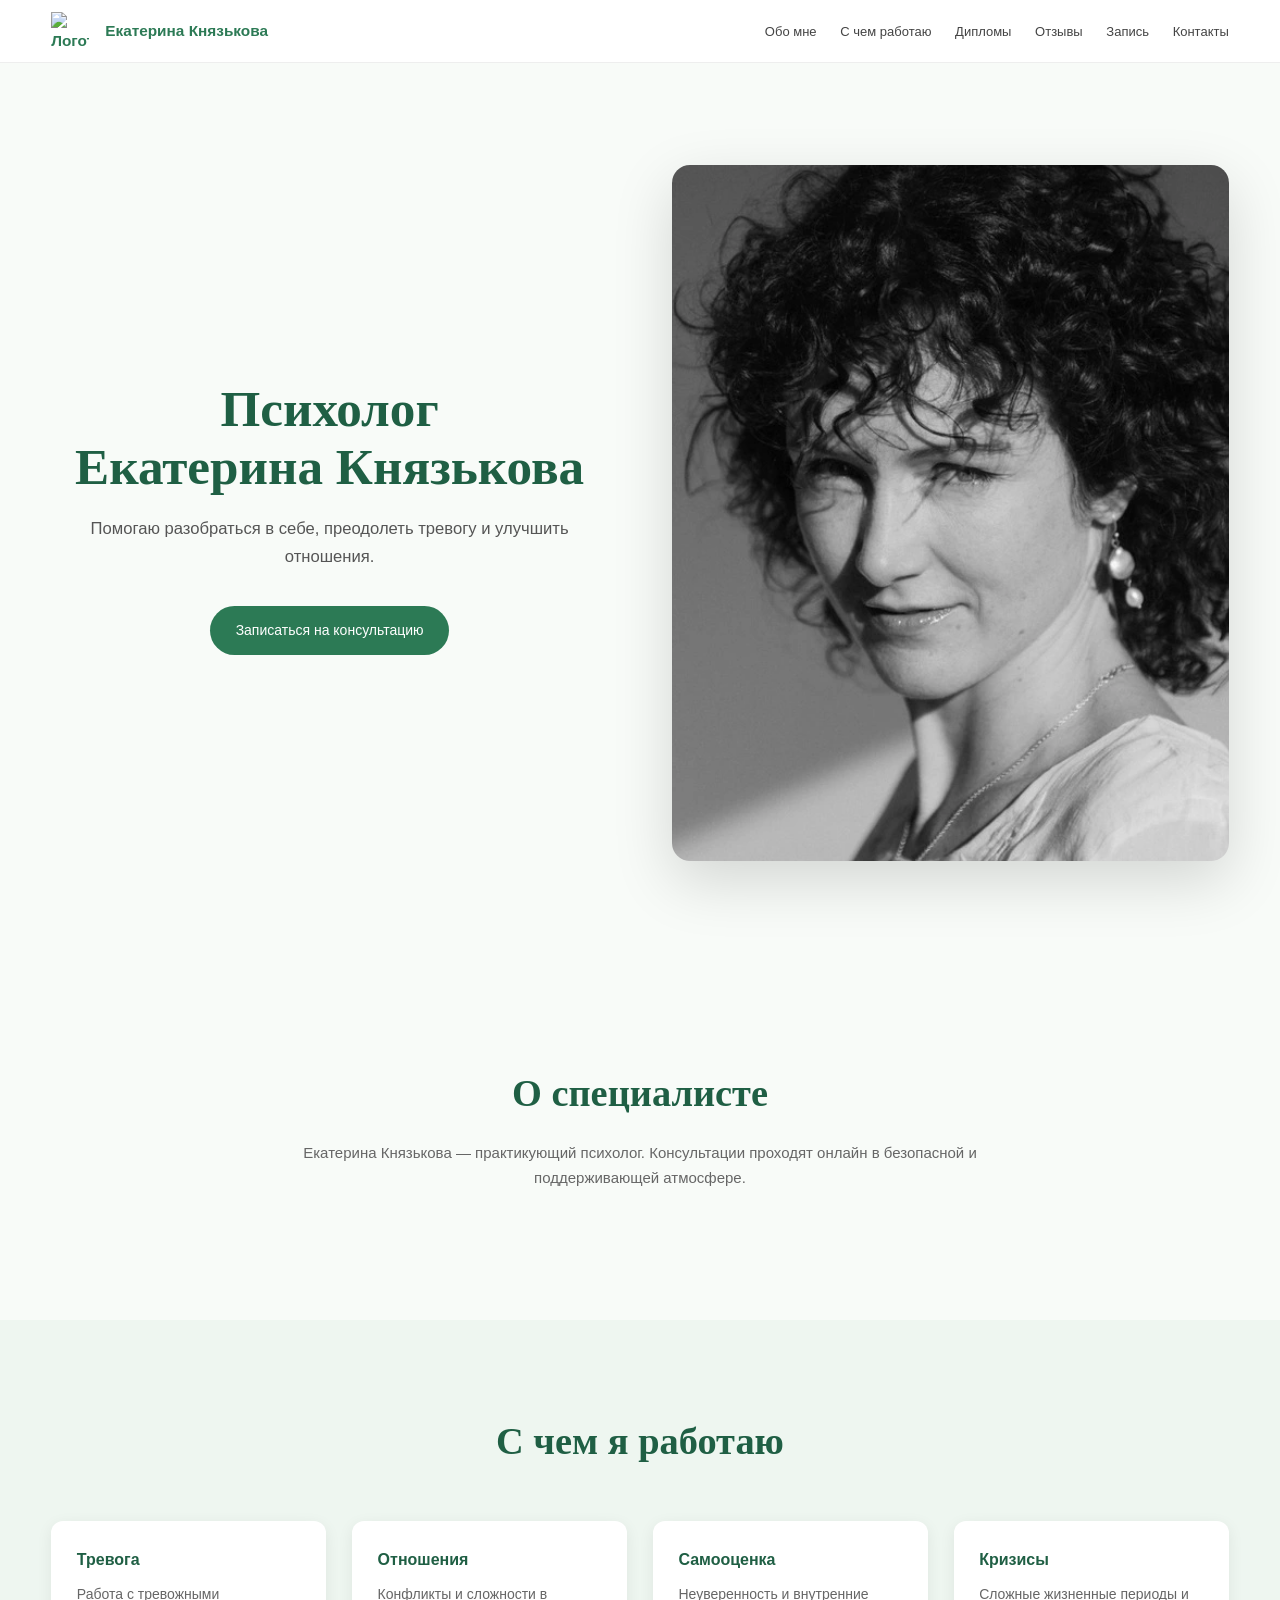
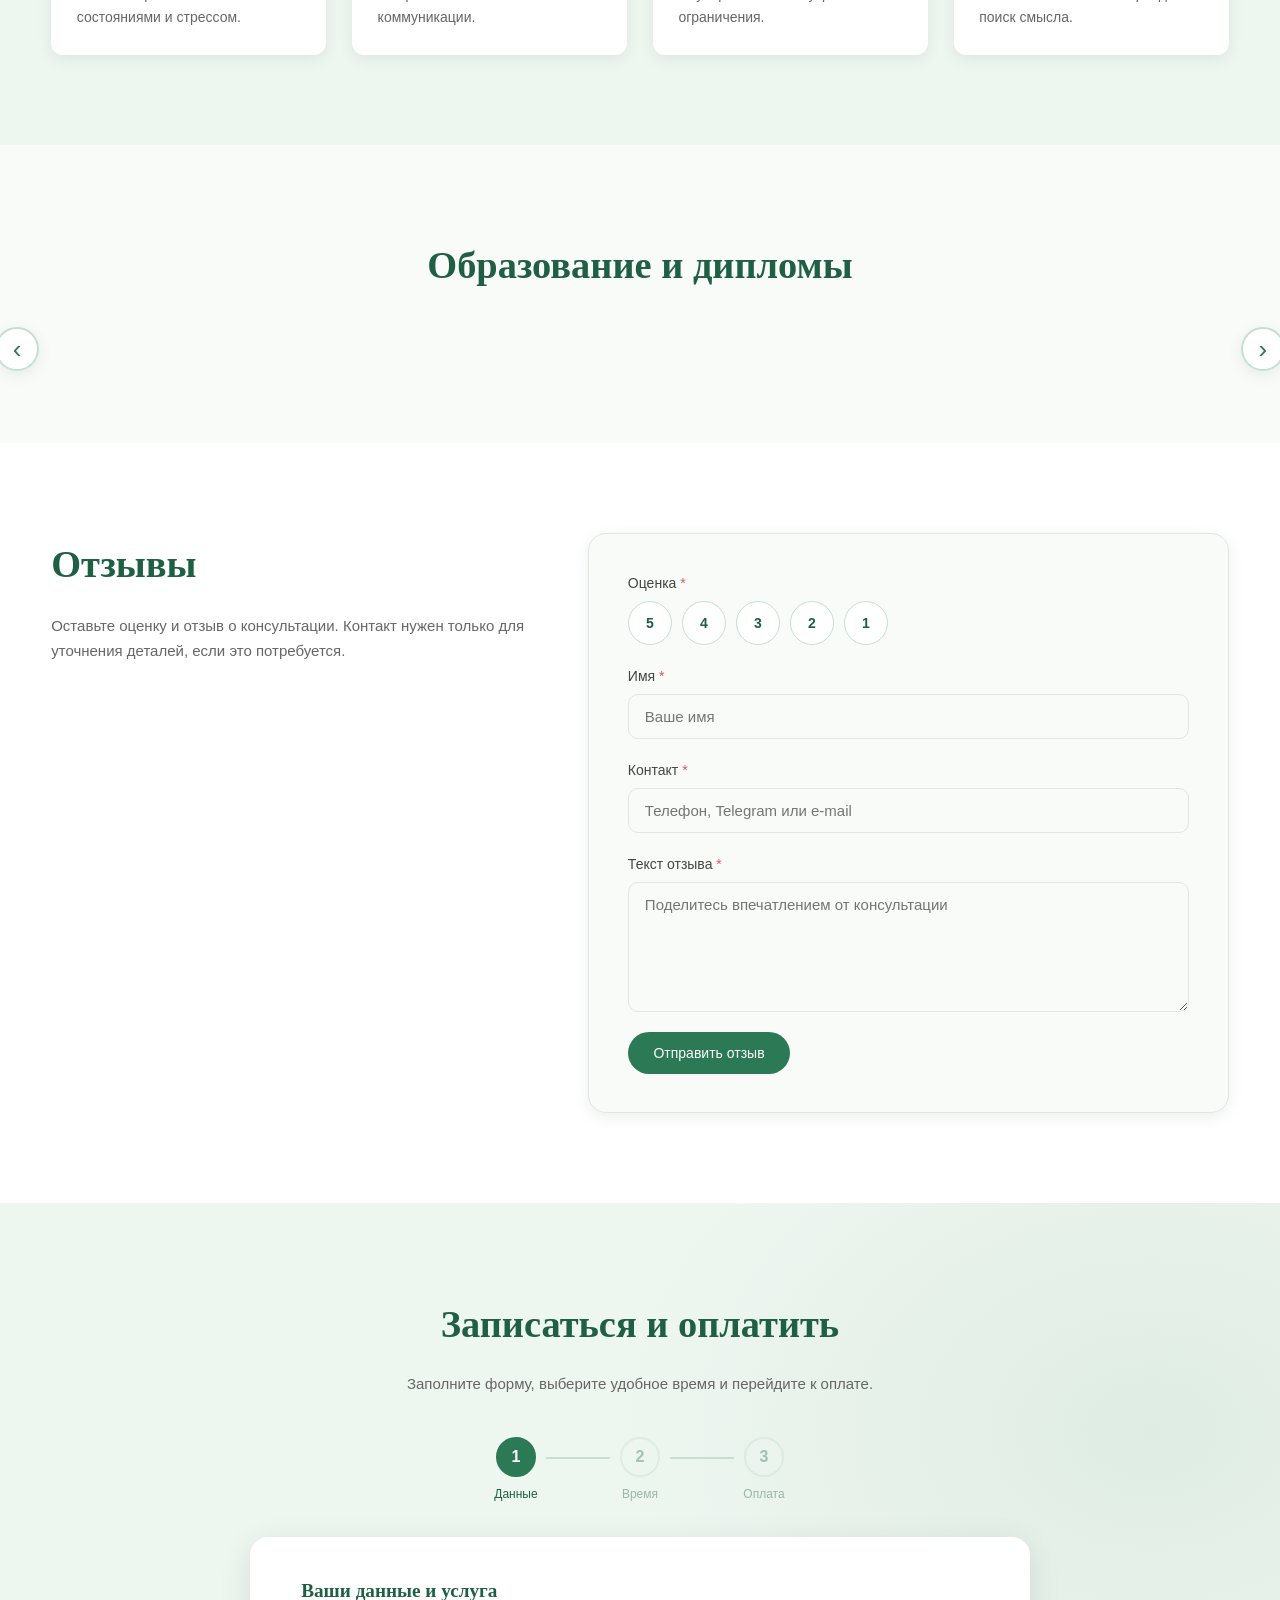
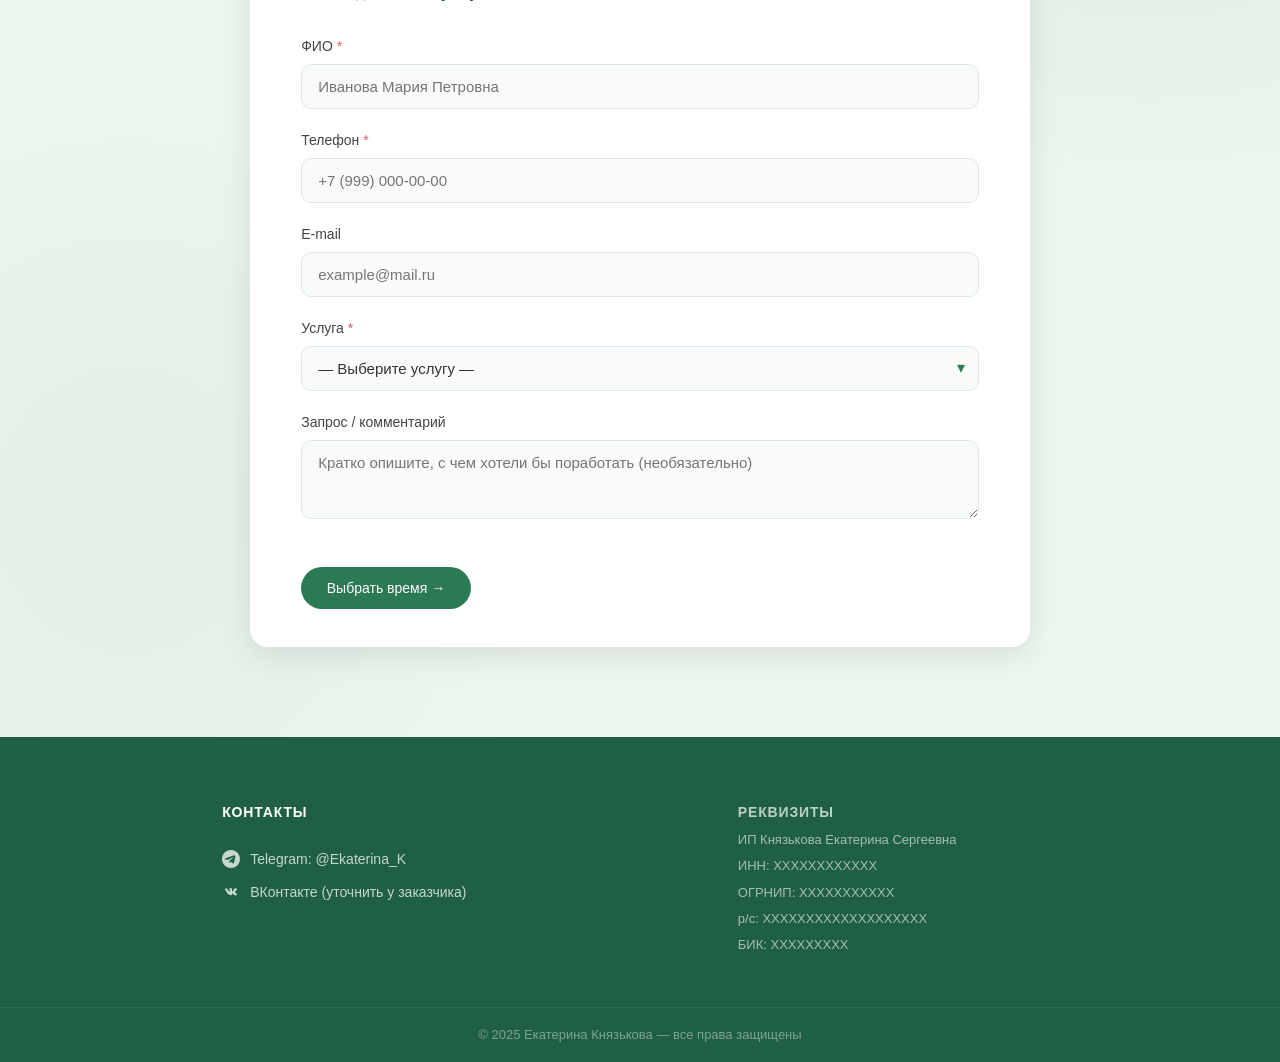
==== commit 3aab8cc5: "Frontend: update UI, dynamic diplomas from JSON, and WebP assets preparation" ====
--- a/frontend/index.html
+++ b/frontend/index.html
@@ -53,7 +53,7 @@
       <a class="primary-btn" href="#payment">Записаться на консультацию</a>
     </div>
     <div class="hero-image">
-      <img src="images/psychologist.jpg" alt="Екатерина Князькова">
+      <img src="images/psychologist.webp" alt="Екатерина Князькова">
     </div>
   </div>
 </section>
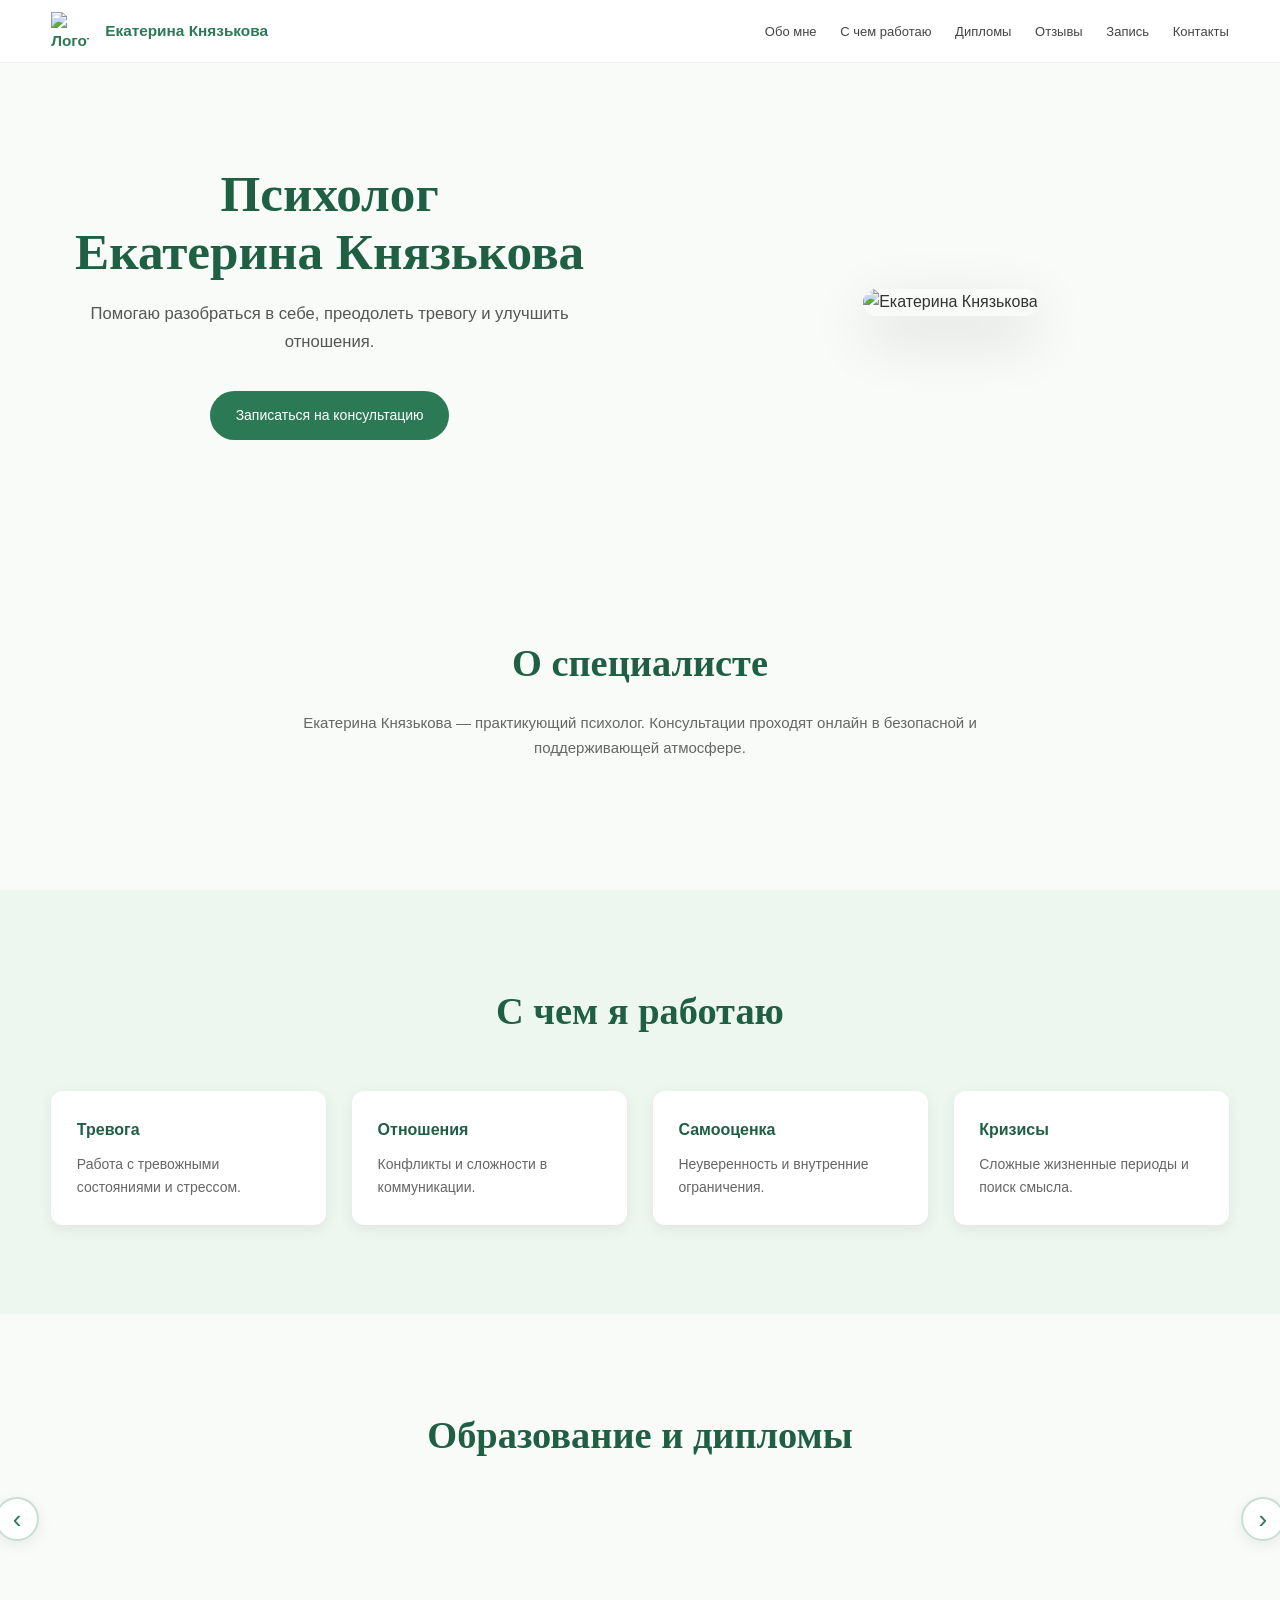
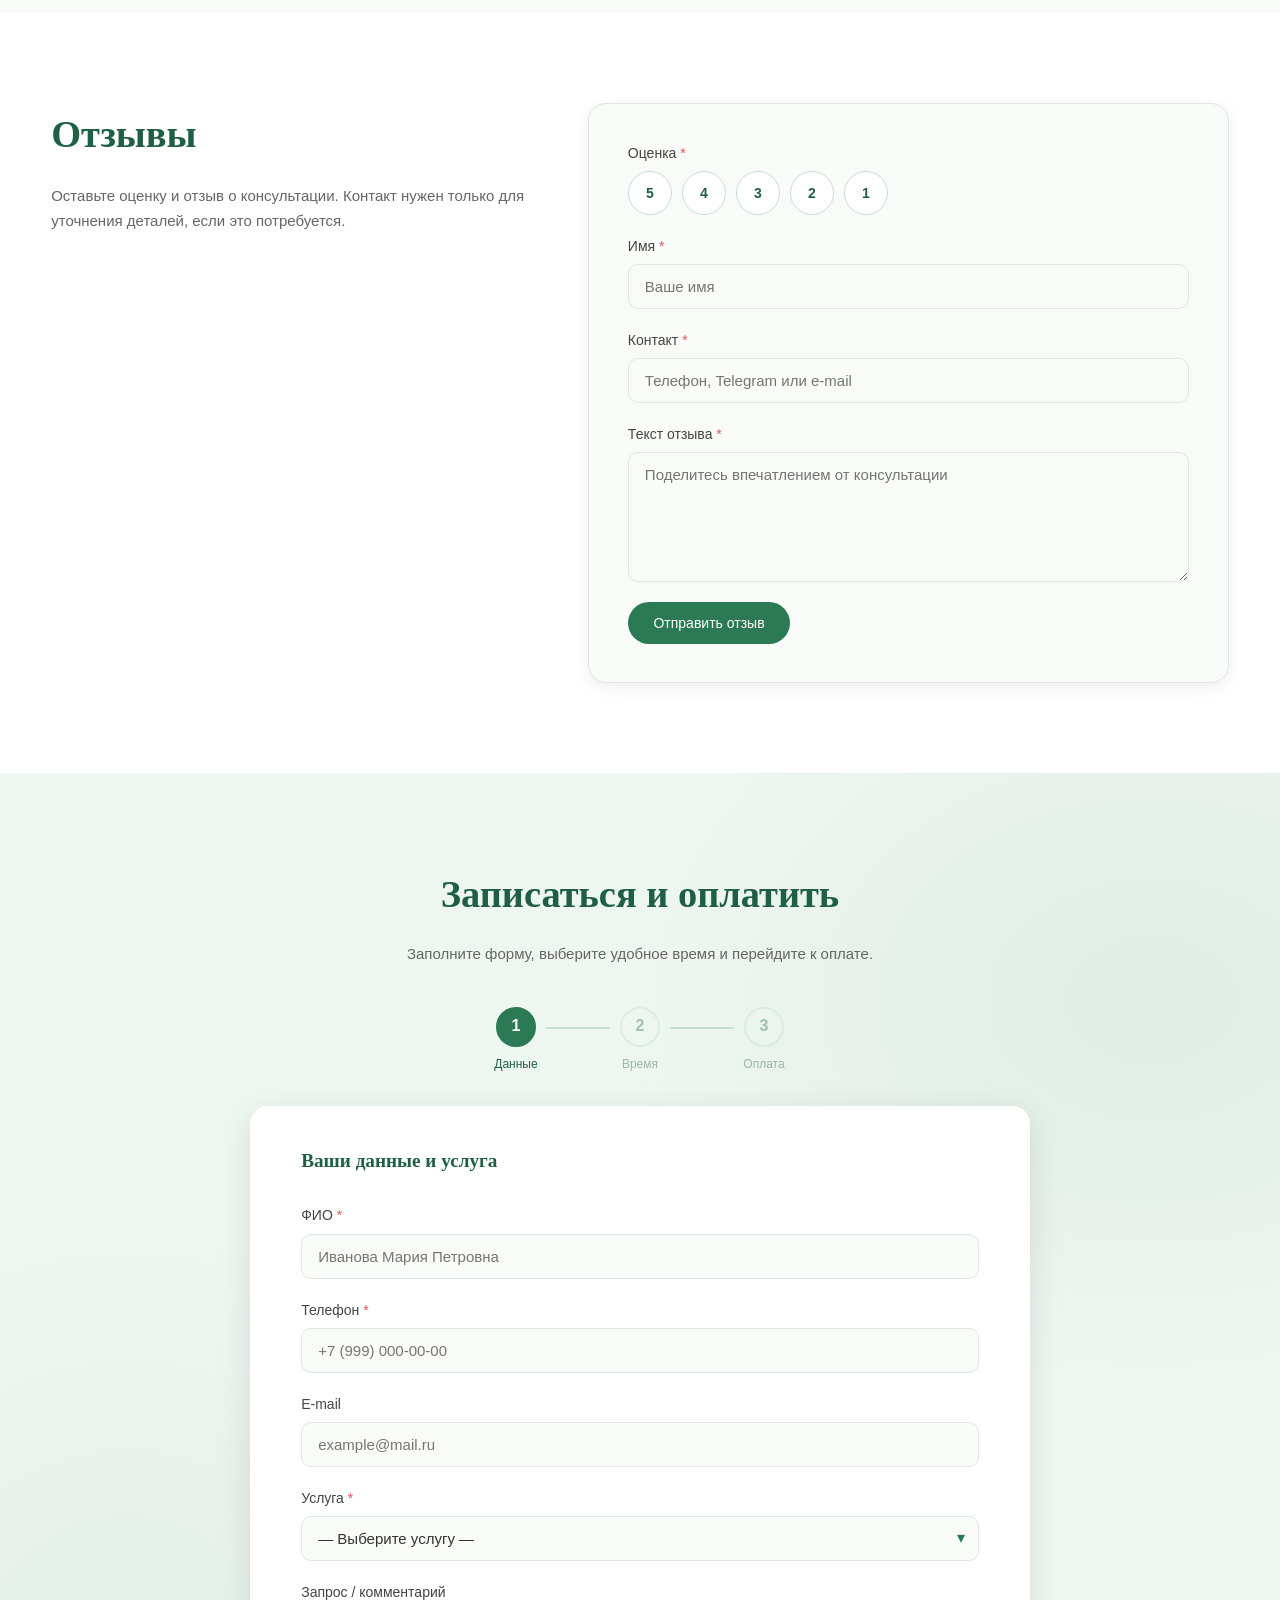
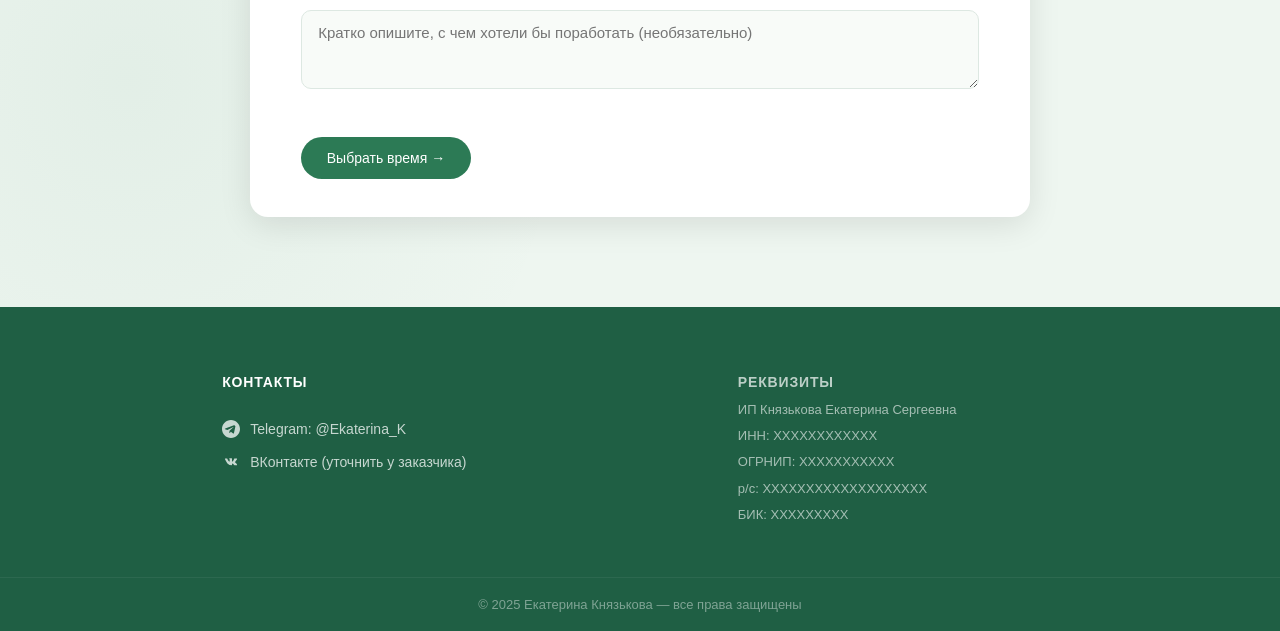
==== commit 0e502586: "Revert: temporarily revert to PNG/JPG until files are actually converted, show error for missing dip" ====
--- a/frontend/index.html
+++ b/frontend/index.html
@@ -53,7 +53,7 @@
       <a class="primary-btn" href="#payment">Записаться на консультацию</a>
     </div>
     <div class="hero-image">
-      <img src="images/psychologist.webp" alt="Екатерина Князькова">
+      <img src="images/psychologist.jpg" alt="Екатерина Князькова">
     </div>
   </div>
 </section>
@@ -326,3 +326,4 @@
 </script>
 </body>
 </html>
+
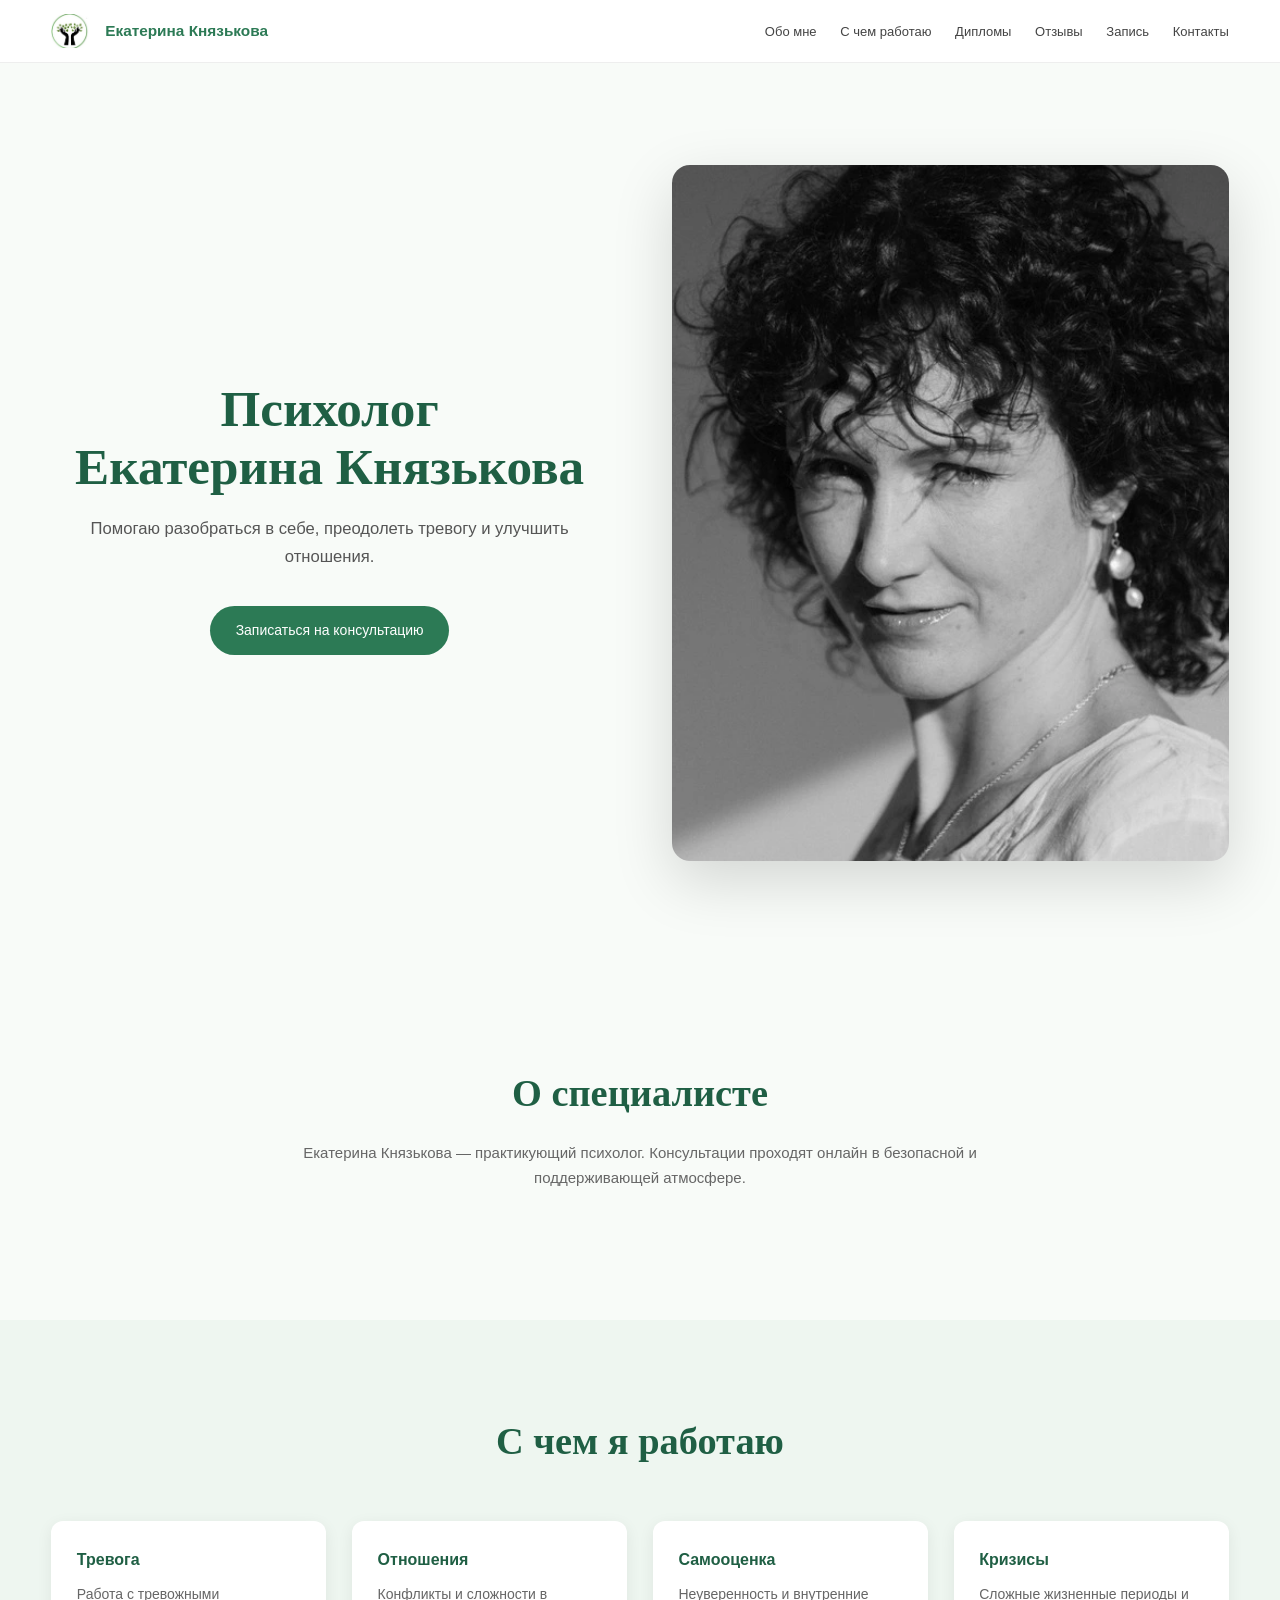
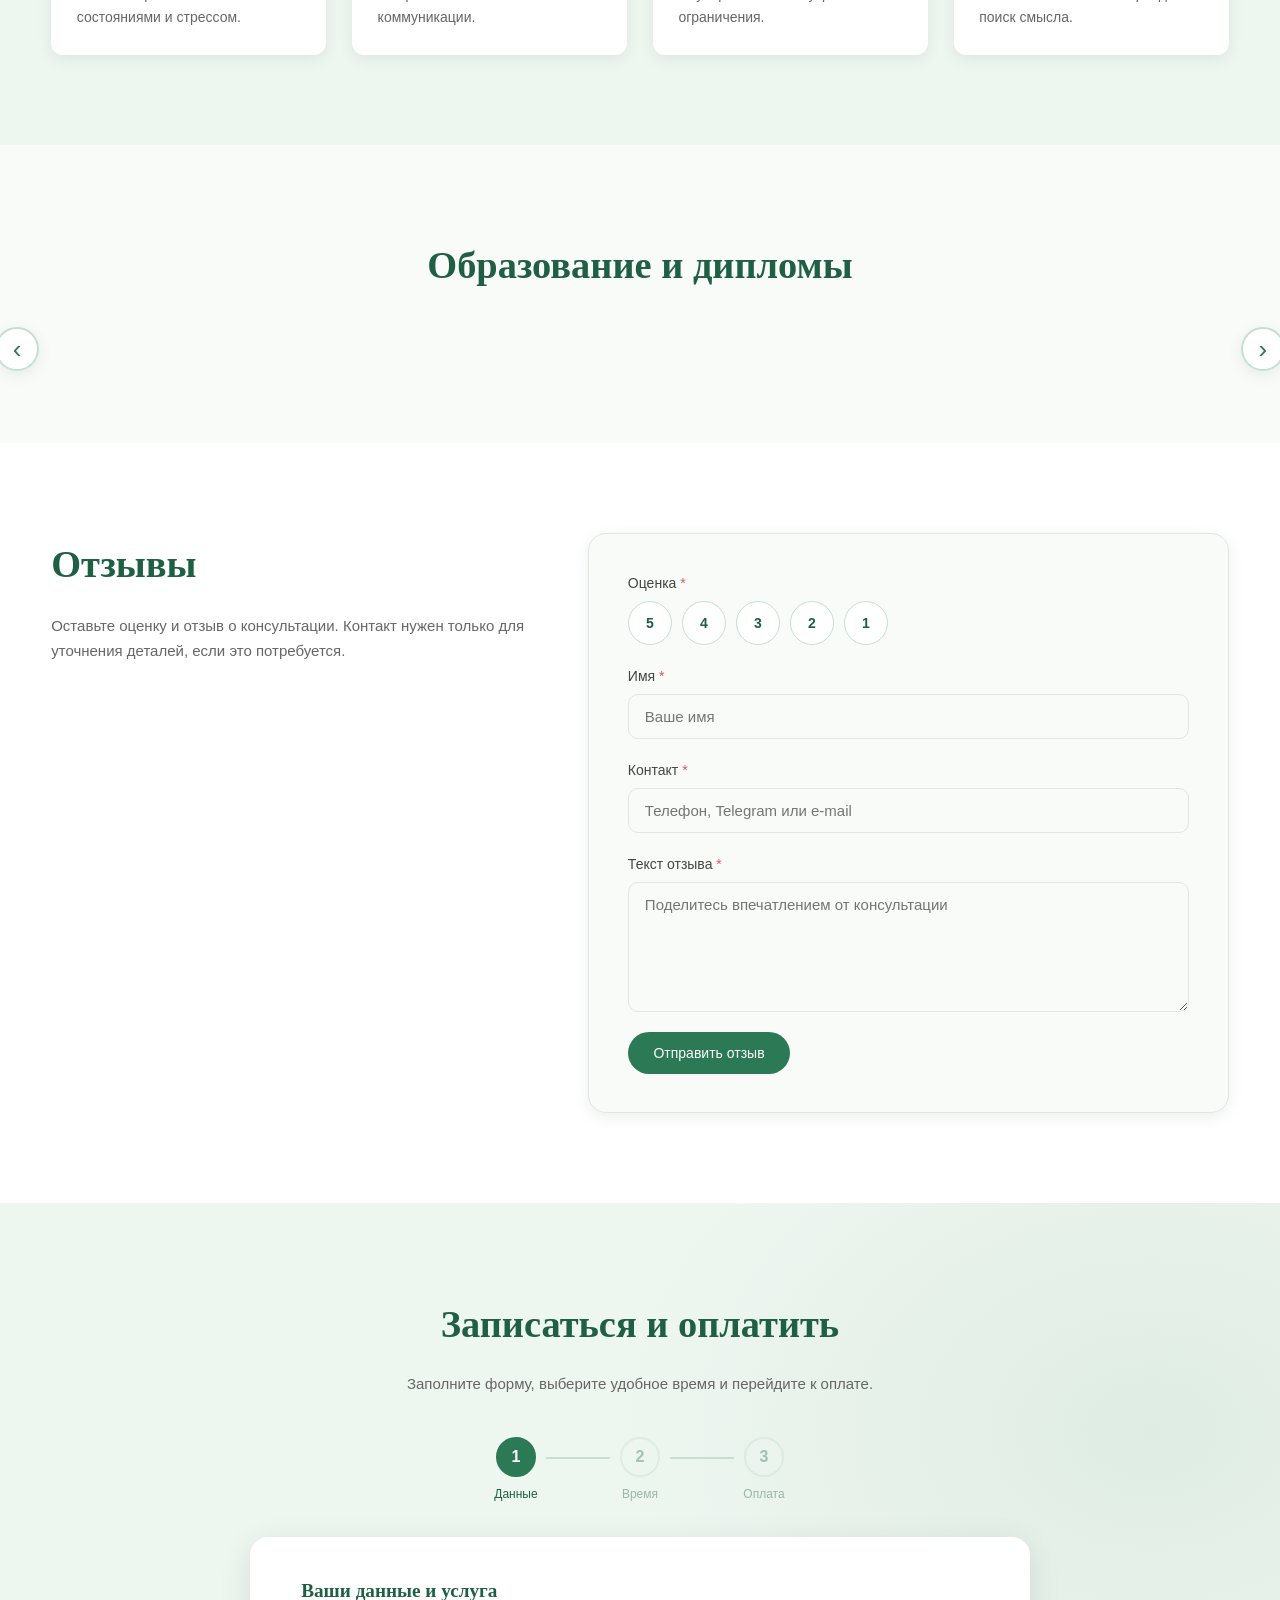
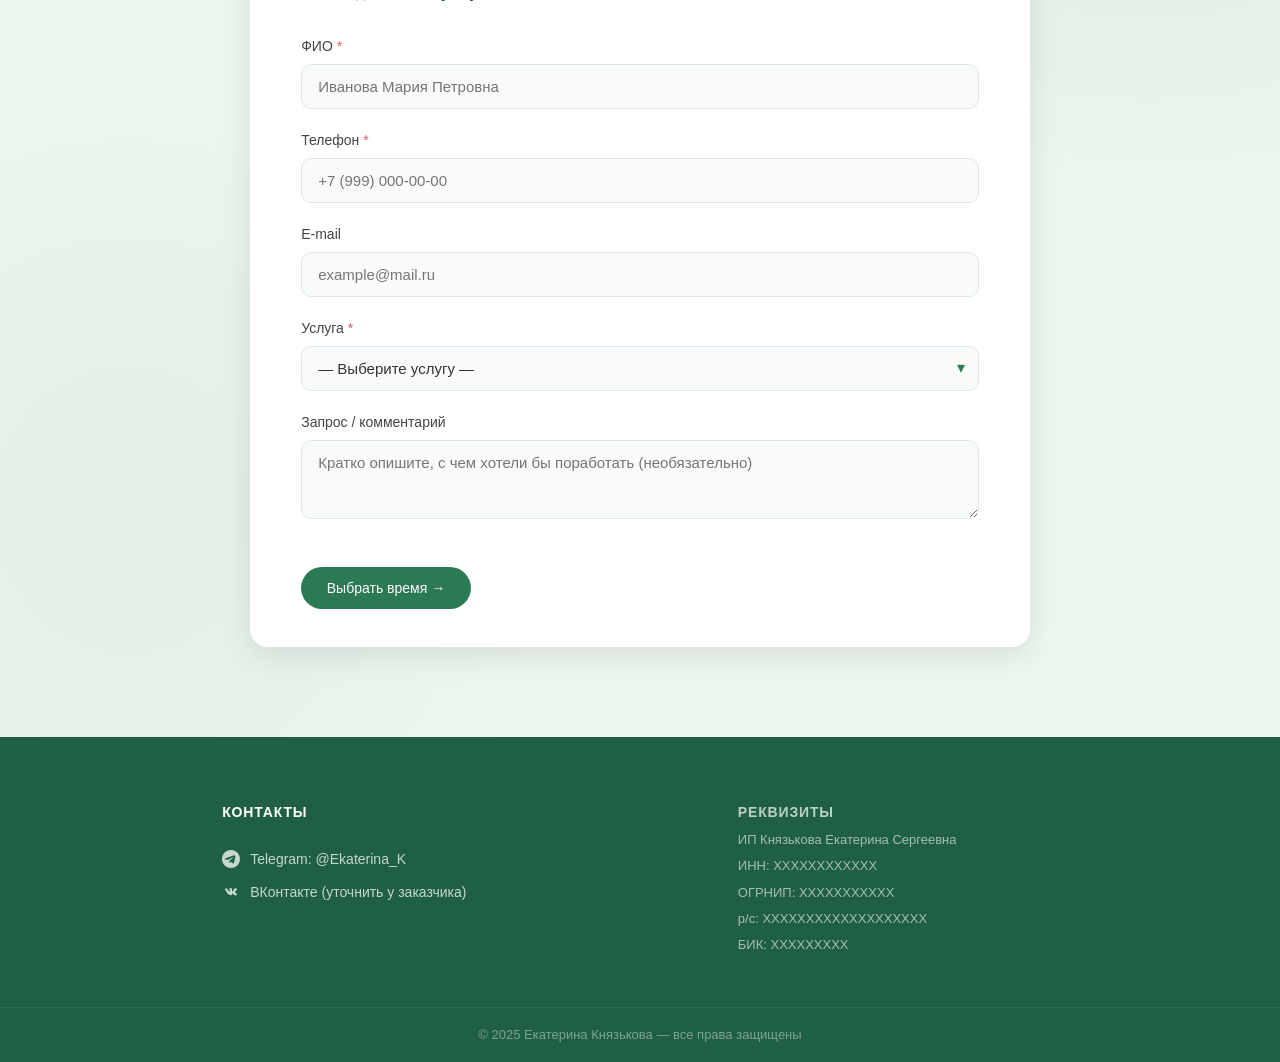
==== commit fa819ea9: "Fix: add favicon to resolve 404 error" ====
--- a/frontend/index.html
+++ b/frontend/index.html
@@ -17,6 +17,7 @@
   <meta property="og:description" content="Индивидуальные и групповые консультации психолога. Помощь при тревоге, проблемах в отношениях и кризисах.">
   <meta property="og:image" content="images/psychologist.jpg">
   <meta property="og:locale" content="ru_RU">
+  <link rel="icon" type="image/png" href="images/logo.png">
   <link rel="stylesheet" href="css/styles.css">
   <link rel="preconnect" href="https://fonts.googleapis.com">
   <link href="https://fonts.googleapis.com/css2?family=Sora:wght@300;400;500;600;700&display=swap" rel="stylesheet">
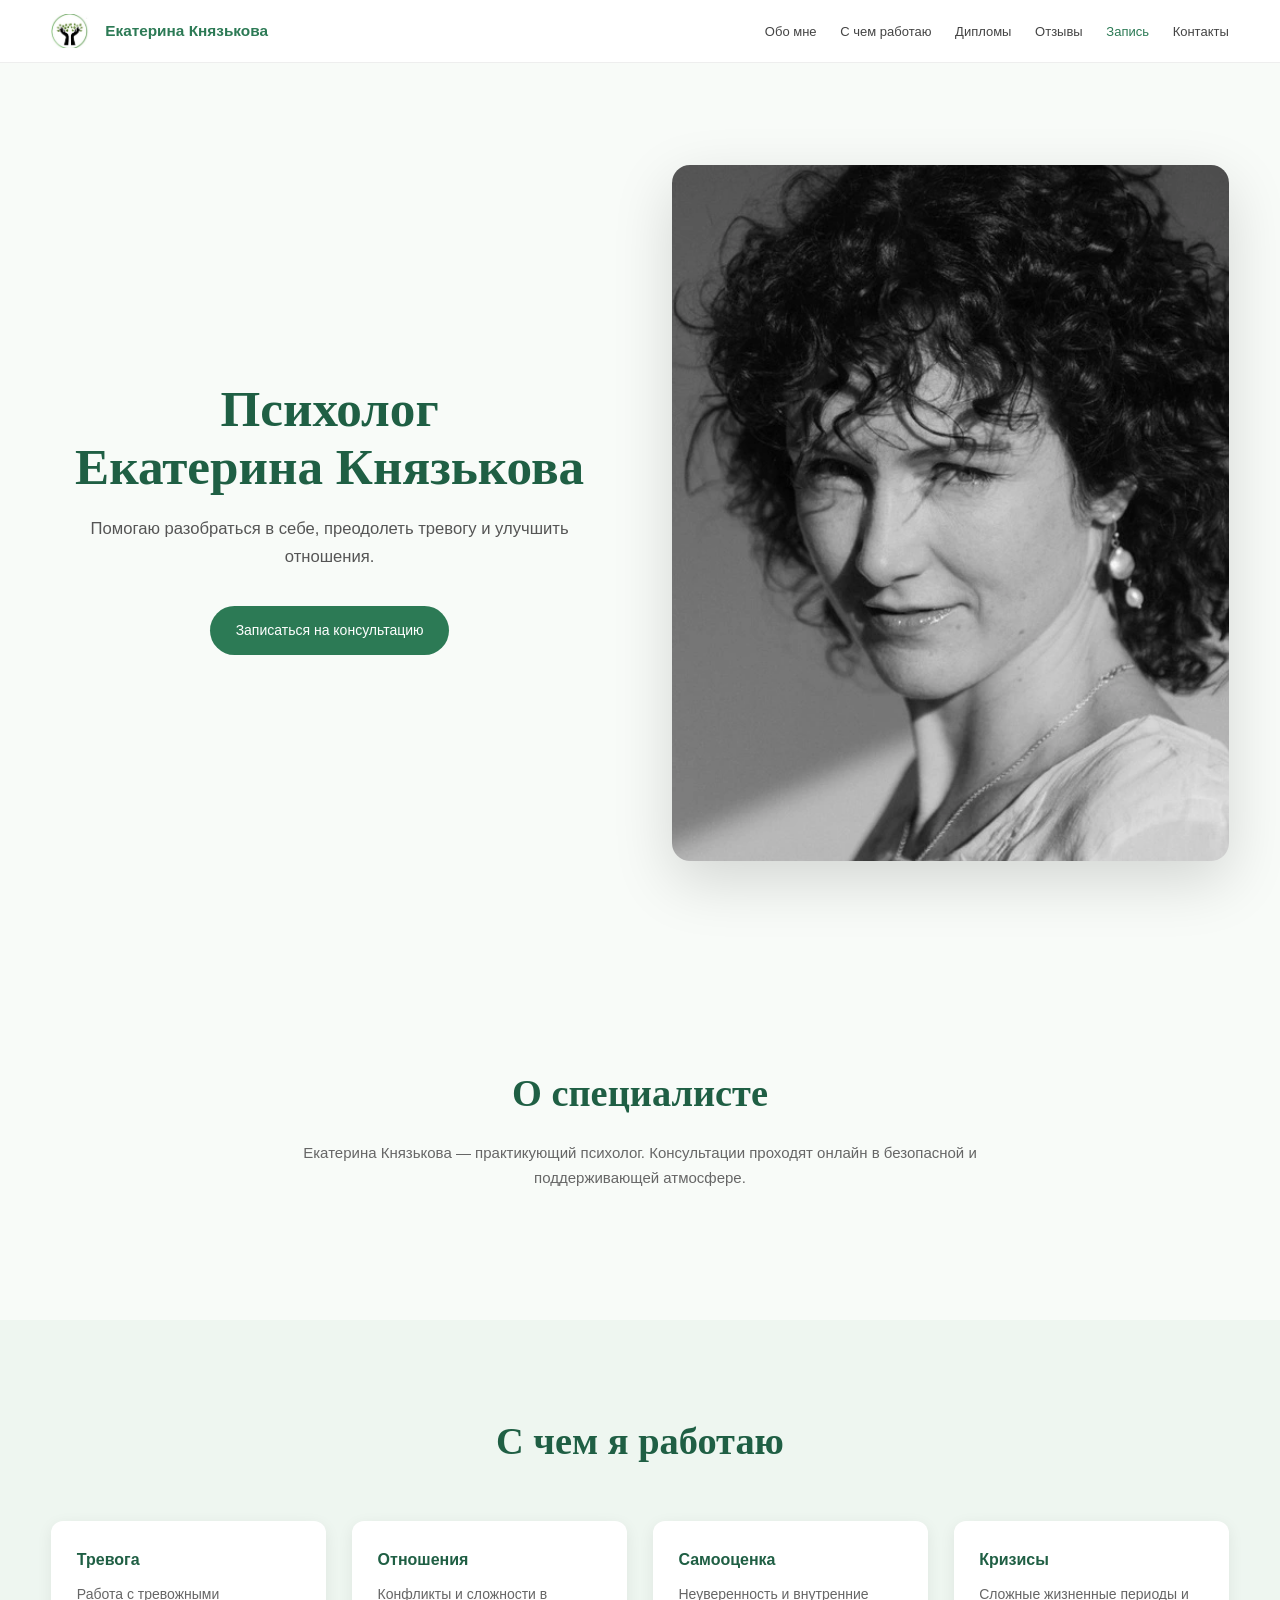
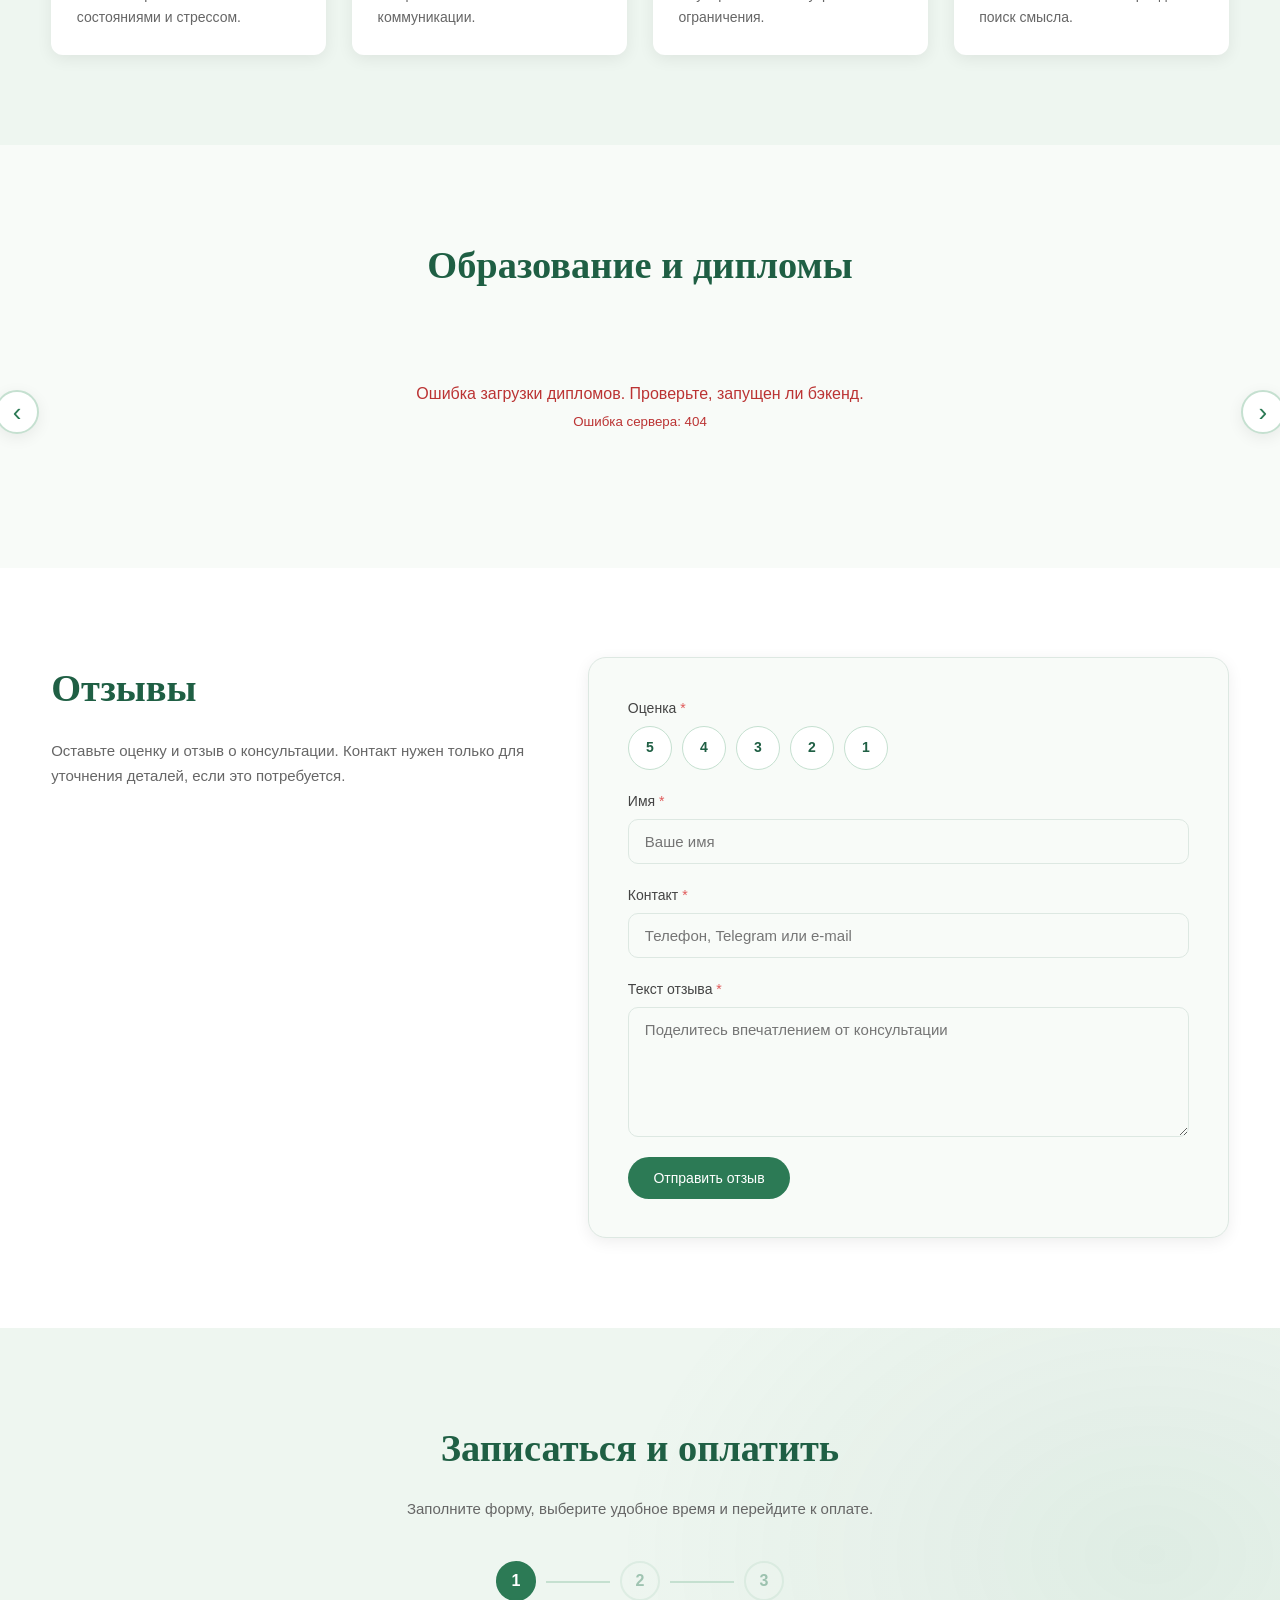
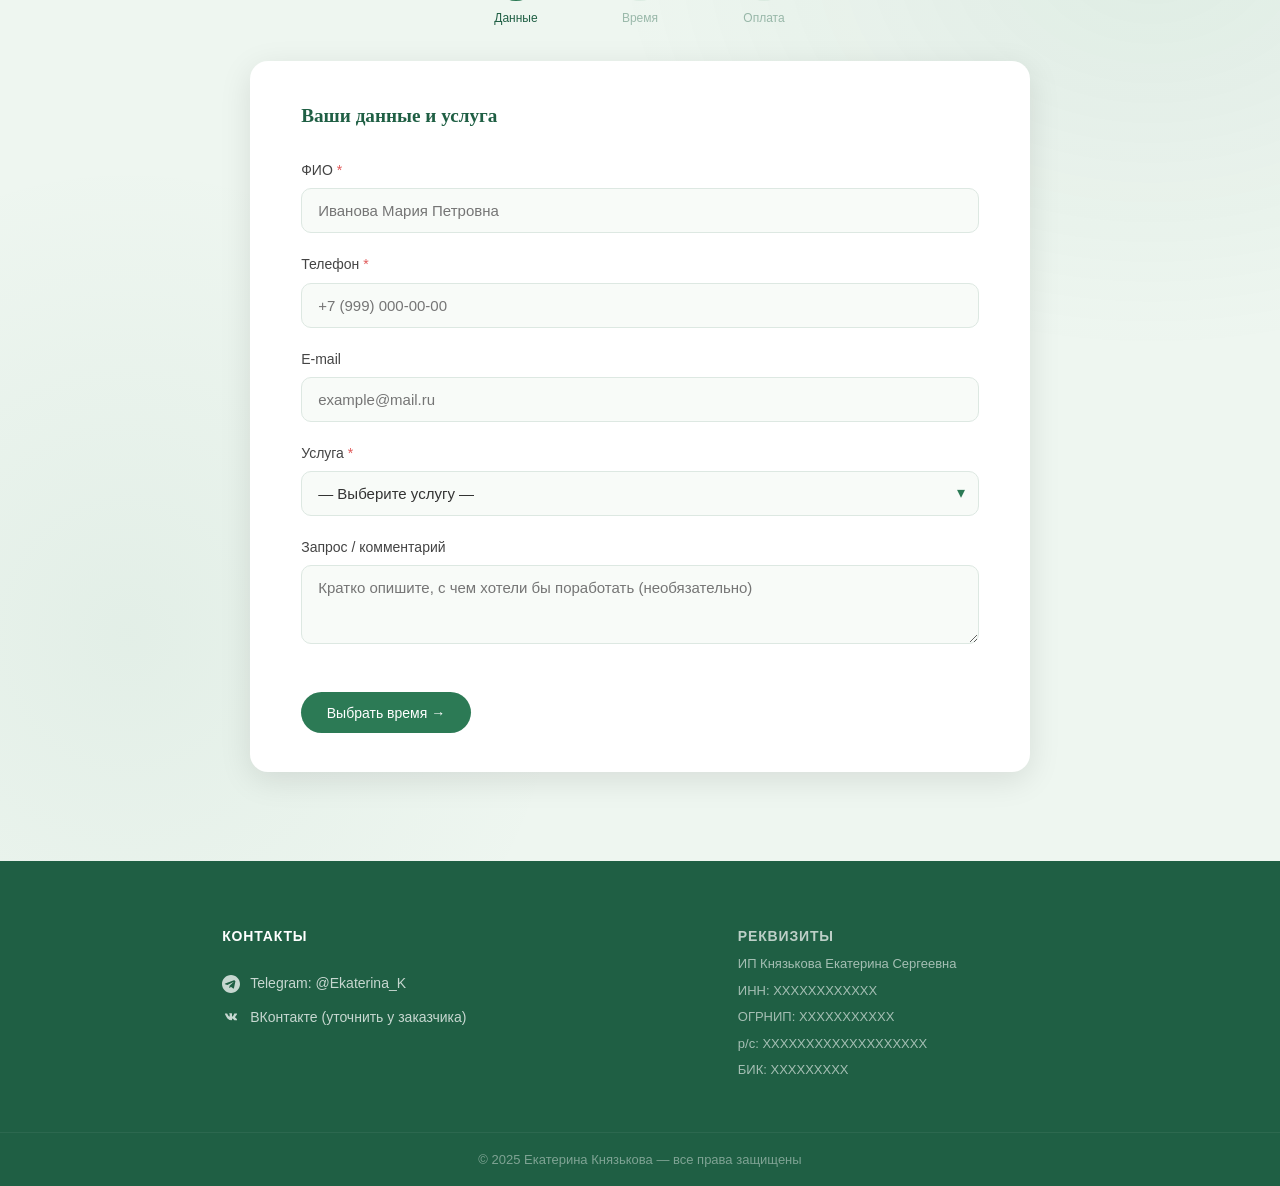
==== commit 2c3edc8d: "Frontend: Modularize JS and update payment-check design to green" ====
--- a/frontend/index.html
+++ b/frontend/index.html
@@ -309,22 +309,13 @@
   </div>
 </footer>
 
-<script src="js/main.js?v=group-capacity-2"></script>
-<script>
-// Показываем модальное окно если ?payment_success=true
-(function checkPaymentSuccess() {
-  const params = new URLSearchParams(window.location.search);
-  if (params.get('payment_success') === 'true') {
-    // Удаляем параметры из URL
-    window.history.replaceState({}, '', window.location.pathname);
-    // Показываем модальное окно
-    setTimeout(() => {
-      const modal = document.getElementById('success-modal');
-      if (modal) modal.classList.remove('hidden');
-    }, 500);
-  }
-})();
-</script>
+  <script src="js/config.js"></script>
+  <script src="js/utils.js"></script>
+  <script src="js/ui.js"></script>
+  <script src="js/gallery.js"></script>
+  <script src="js/booking.js"></script>
+  <script src="js/reviews.js"></script>
+  <script src="js/main.js"></script>
 </body>
 </html>
 
--- a/frontend/css/styles.css
+++ b/frontend/css/styles.css
@@ -922,7 +922,7 @@
   opacity: 0;
   pointer-events: none;
   transition: opacity 0.25s ease;
-  z-index: 150;
+  z-index: 90;
 }
 
 .nav-overlay.open {
